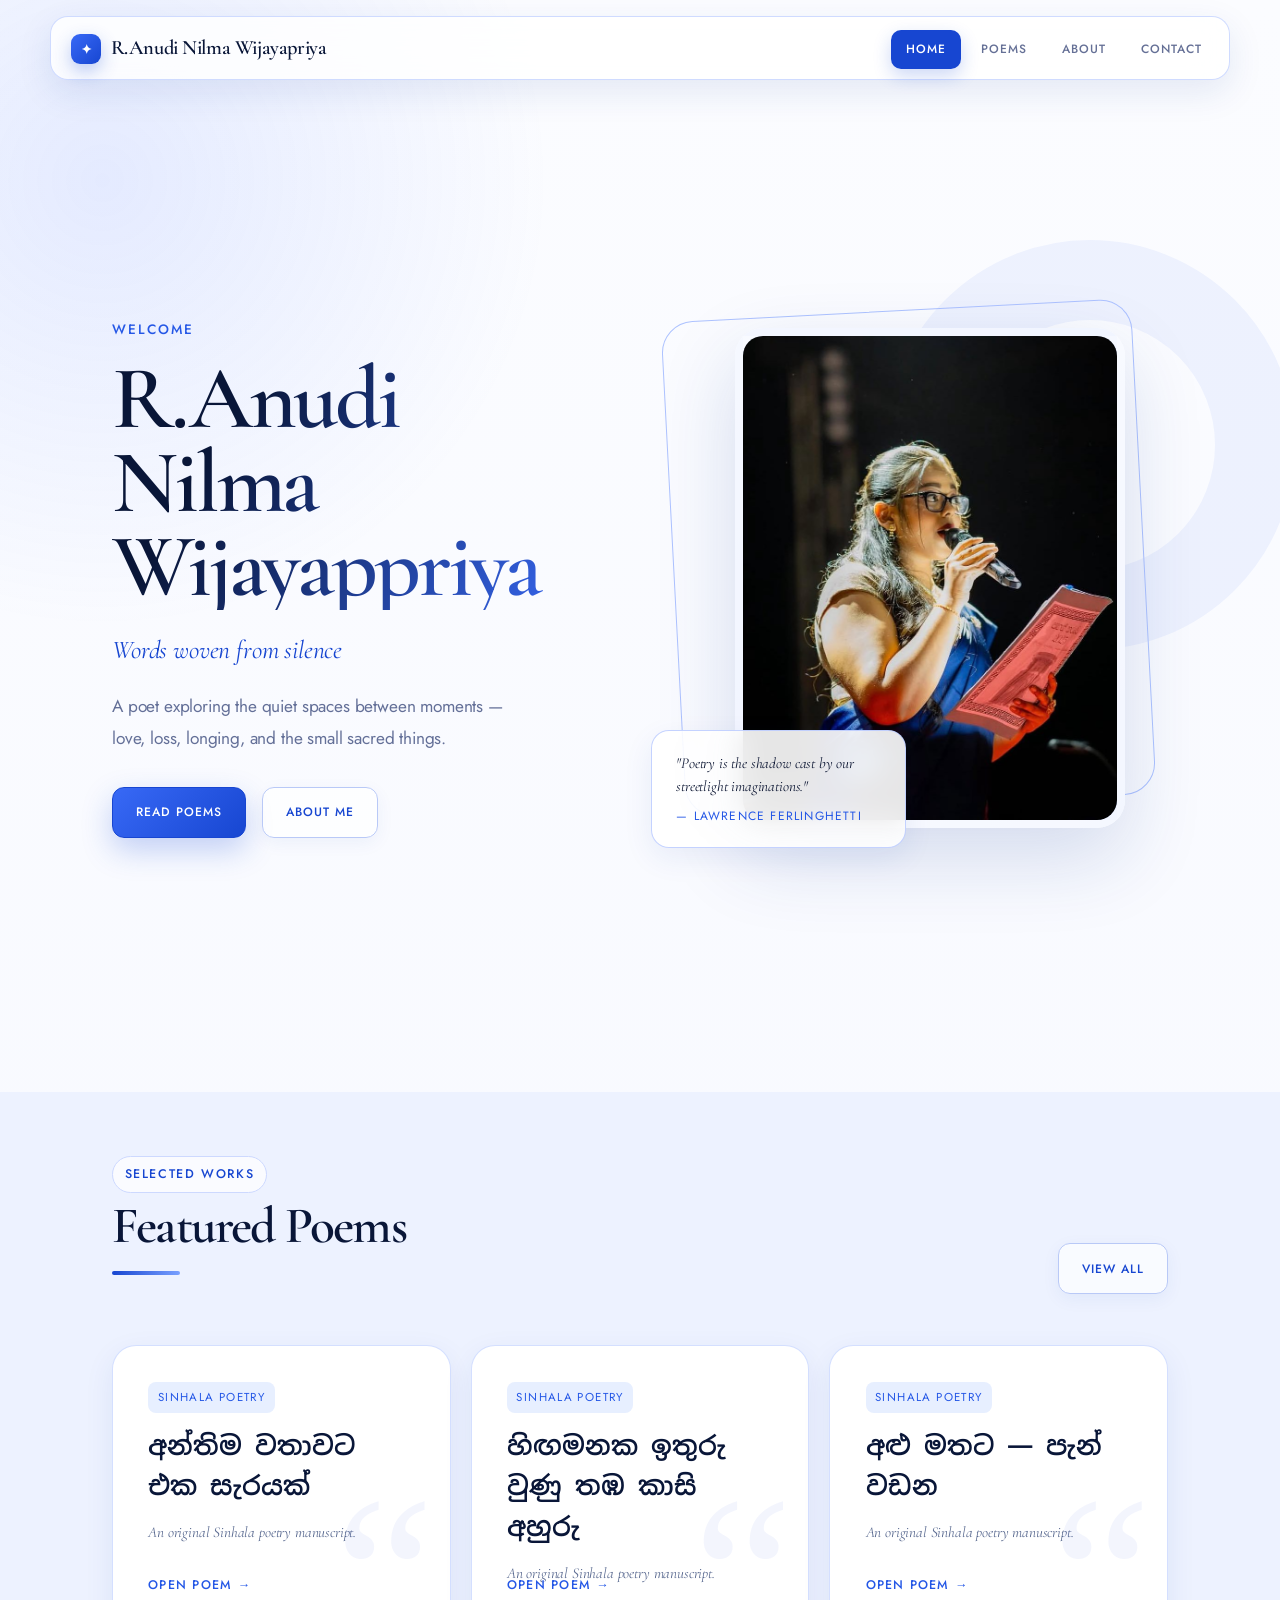
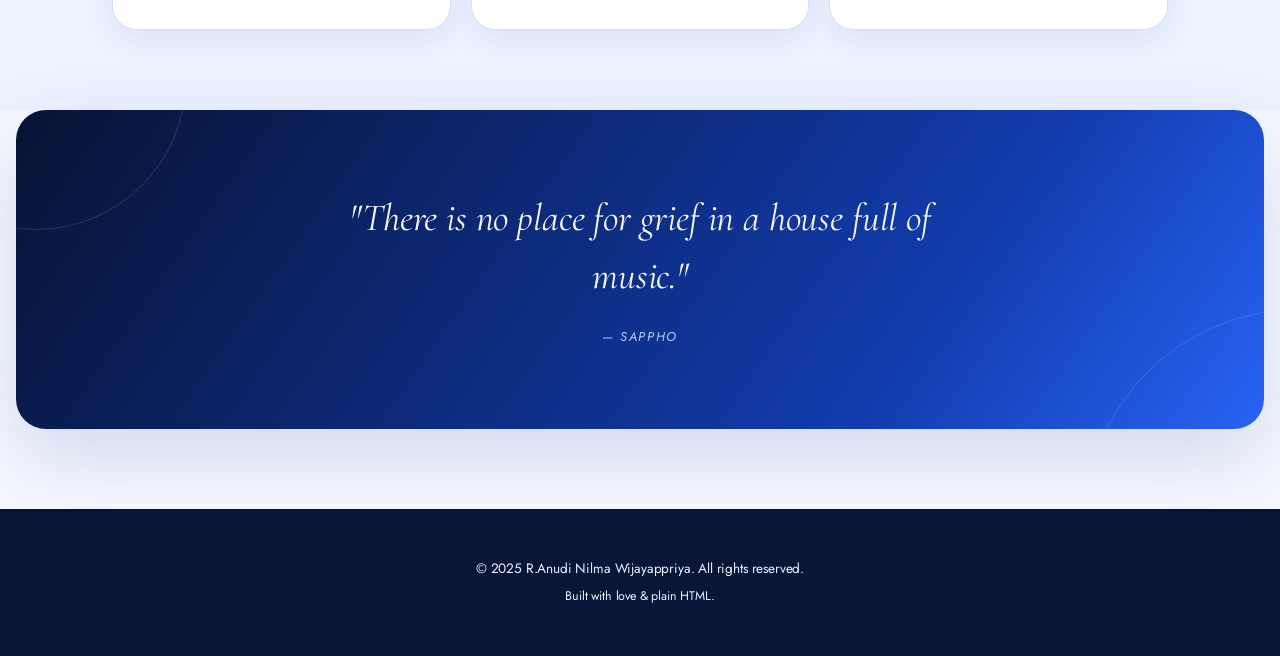
==== index.html @ 001bf110 "Add new documents and images for poems - Created a new Word document: umathu-amawaka.docx - Added ne" ====
<!DOCTYPE html>
<html lang="en">
<head>
  <meta charset="UTF-8" />
  <meta name="viewport" content="width=device-width, initial-scale=1.0" />
  <title>R.Anudi Nilma Wijayappriya — Poetry & Words</title>
  <link rel="preconnect" href="https://fonts.googleapis.com" />
  <link href="https://fonts.googleapis.com/css2?family=Cormorant+Garamond:ital,wght@0,400;0,600;1,400&family=Jost:wght@300;400;500&family=Noto+Sans+Sinhala:wght@400;500;600;700&display=swap" rel="stylesheet" />
  <link rel="stylesheet" href="css/style.css" />
  
  <style>
    /* ── Hero ── */
    .hero {
      min-height: calc(92vh - var(--nav-h));
      display: grid;
      grid-template-columns: 1fr 1fr;
      align-items: center;
      gap: 4rem;
      padding: 4rem 0;
    }

    .hero-text .greeting {
      font-size: 0.85rem;
      letter-spacing: 0.15em;
      text-transform: uppercase;
      color: var(--accent);
    }

    .hero-text h1 {
      margin: 0.4rem 0 0.2rem;
    }

    .hero-text .tagline {
      font-family: var(--font-serif);
      font-style: italic;
      font-size: 1.2rem;
      color: var(--brown-light);
      margin-bottom: 1.5rem;
    }

    .hero-text p {
      font-size: 1rem;
      max-width: 420px;
      margin-bottom: 2rem;
    }

    .hero-ctas { display: flex; gap: 1rem; flex-wrap: wrap; }

    .hero-image-wrap {
      position: relative;
      display: flex;
      justify-content: center;
    }

    .hero-photo {
      width: 340px;
      height: 440px;
      object-fit: cover;
      border: 1px solid var(--border);
    }

    .hero-quote-card {
      position: absolute;
      bottom: -1.5rem;
      left: -1.5rem;
      background: var(--white);
      border: 1px solid var(--border);
      padding: 1rem 1.2rem;
      max-width: 220px;
    }

    .hero-quote-card p {
      font-family: var(--font-serif);
      font-style: italic;
      font-size: 0.95rem;
      color: var(--ink);
      line-height: 1.5;
    }

    .hero-quote-card span {
      display: block;
      font-size: 0.75rem;
      letter-spacing: 0.1em;
      text-transform: uppercase;
      color: var(--accent);
      margin-top: 0.5rem;
    }

    /* ── Featured Poems ── */
    .featured-header {
      display: flex;
      justify-content: space-between;
      align-items: flex-end;
      margin-bottom: 2.5rem;
    }

    .poems-grid {
      display: grid;
      grid-template-columns: repeat(auto-fit, minmax(240px, 1fr));
      gap: 1.5px;
      background: var(--border);
      border: 1.5px solid var(--border);
    }

    .poem-card {
      background: var(--white);
      padding: 2rem 1.8rem;
      transition: background 0.2s;
      cursor: pointer;
    }
    .poem-card:hover { background: var(--cream-dark); }

    .poem-card .tag {
      font-size: 0.72rem;
      letter-spacing: 0.12em;
      text-transform: uppercase;
      color: var(--accent);
      margin-bottom: 0.8rem;
    }

    .poem-card h3 {
      font-size: 1.3rem;
      margin-bottom: 0.8rem;
    }

    .poem-card .excerpt {
      font-family: var(--font-serif);
      font-style: italic;
      font-size: 0.95rem;
      color: var(--brown-light);
      line-height: 1.6;
    }

    .poem-card .read-link {
      display: inline-block;
      margin-top: 1.2rem;
      font-size: 0.78rem;
      letter-spacing: 0.1em;
      text-transform: uppercase;
      color: var(--accent);
      border-bottom: 1px solid transparent;
      transition: border-color 0.2s;
    }
    .poem-card:hover .read-link { border-color: var(--accent); }

    /* ── Quote Banner ── */
    .quote-banner {
      background: var(--brown-dark);
      padding: 5rem 2rem;
      text-align: center;
    }

    .quote-banner blockquote {
      font-family: var(--font-serif);
      font-style: italic;
      font-size: clamp(1.4rem, 3vw, 2rem);
      color: var(--cream);
      max-width: 640px;
      margin: 0 auto 1rem;
      line-height: 1.5;
    }

    .quote-banner cite {
      font-size: 0.8rem;
      letter-spacing: 0.12em;
      text-transform: uppercase;
      color: var(--brown-light);
    }

    /* ── Responsive ── */
    @media (max-width: 700px) {
      .hero {
        grid-template-columns: 1fr;
        min-height: auto;
        gap: 3rem;
      }
      .hero-image-wrap { order: -1; }
      .hero-photo { width: 100%; height: 320px; }
      .hero-quote-card { display: none; }
      .featured-header { flex-direction: column; align-items: flex-start; gap: 1rem; }
    }
  </style>
  
</head>
<body>

  <!-- NAV -->
  <nav>
    <a href="index.html" class="nav-logo">R.Anudi Nilma Wijayapriya</a>
    <ul class="nav-links" id="navLinks">
      <li><a href="index.html" class="active">Home</a></li>
      <li><a href="poems.html">Poems</a></li>
      <li><a href="about.html">About</a></li>
      <li><a href="contact.html">Contact</a></li>
    </ul>
    <button class="nav-toggle" id="navToggle" aria-label="Toggle menu">
      <span></span><span></span><span></span>
    </button>
  </nav>

  <!-- HERO -->
  <section class="section">
    <div class="container">
      <div class="hero">
        <div class="hero-text">
          <p class="greeting">Welcome</p>
          <h1>R.Anudi Nilma Wijayappriya</h1>
          <p class="tagline">Words woven from silence</p>
          <p>A poet exploring the quiet spaces between moments — love, loss, longing, and the small sacred things.</p>
          <div class="hero-ctas">
            <a href="poems.html" class="btn btn-solid">Read Poems</a>
            <a href="about.html" class="btn">About Me</a>
          </div>
        </div>

        <div class="hero-image-wrap">
          <!-- Replace src with actual photo -->
          <img src="images/poet-photo.jpg" alt="Portrait of R.Anudi Nilma Wijayappriya" class="hero-photo"
               onerror="this.style.background='#D4C4A8'; this.removeAttribute('src')" />
          <div class="hero-quote-card">
            <p>"Poetry is the shadow cast by our streetlight imaginations."</p>
            <span>— Lawrence Ferlinghetti</span>
          </div>
        </div>
      </div>
    </div>
  </section>

  <!-- FEATURED POEMS -->
  <section class="section" style="background: var(--cream-dark); padding-top: 4rem; padding-bottom: 5rem;">
    <div class="container">
      <div class="featured-header">
        <div>
          <p class="section-label">Selected Works</p>
          <h2>Featured Poems</h2>
          <div class="divider"></div>
        </div>
        <a href="poems.html" class="btn">View All</a>
      </div>

      <div class="poems-grid">
        <a href="documents/anthima-wathawata-eka-sarayak.pdf" class="poem-card" target="_blank" rel="noopener">
          <p class="tag">Sinhala Poetry</p>
          <h3 lang="si" style="font-family:'Noto Sans Sinhala',sans-serif;letter-spacing:0;line-height:1.55;">අන්තිම වතාවට එක සැරයක්</h3>
          <p class="excerpt">An original Sinhala poetry manuscript.</p>
          <span class="read-link">Open Poem →</span>
        </a>
        <a href="documents/higamanaka-ithuru-wunu-thamba-kasi-ahuru.pdf" class="poem-card" target="_blank" rel="noopener">
          <p class="tag">Sinhala Poetry</p>
          <h3 lang="si" style="font-family:'Noto Sans Sinhala',sans-serif;letter-spacing:0;line-height:1.55;">හිඟමනක ඉතුරු වුණු තඹ කාසි අහුරු</h3>
          <p class="excerpt">An original Sinhala poetry manuscript.</p>
          <span class="read-link">Open Poem →</span>
        </a>
        <a href="documents/alu-mathata-pan-wadana.pdf" class="poem-card" target="_blank" rel="noopener">
          <p class="tag">Sinhala Poetry</p>
          <h3 lang="si" style="font-family:'Noto Sans Sinhala',sans-serif;letter-spacing:0;line-height:1.55;">අළු මතට — පැන් වඩන</h3>
          <p class="excerpt">An original Sinhala poetry manuscript.</p>
          <span class="read-link">Open Poem →</span>
        </a>
      </div>
    </div>
  </section>

  <!-- QUOTE BANNER -->
  <div class="quote-banner">
    <blockquote>"There is no place for grief in a house full of music."</blockquote>
    <cite>— Sappho</cite>
  </div>

  <!-- FOOTER -->
  <footer>
    <p>© 2025 R.Anudi Nilma Wijayappriya. All rights reserved.</p>
    <p style="margin-top:0.4rem; font-size:0.78rem;">Built with love & plain HTML.</p>
  </footer>

  <script>
    const toggle = document.getElementById('navToggle');
    const links  = document.getElementById('navLinks');
    toggle.addEventListener('click', () => links.classList.toggle('open'));
  </script>
</body>
</html>
---- css/style.css ----
/* ── Reset & Base ── */
*, *::before, *::after { box-sizing: border-box; margin: 0; padding: 0; }

:root {
  --cream:      #F5F0E8;
  --cream-dark: #EDE6D6;
  --brown:      #6B4C2A;
  --brown-light:#9B7A52;
  --brown-dark: #3E2A14;
  --ink:        #2C1F0E;
  --muted:      #8C7A65;
  --accent:     #A0522D;
  --white:      #FDFAF5;
  --border:     #D4C4A8;

  --font-serif: 'Cormorant Garamond', Georgia, serif;
  --font-sans:  'Jost', sans-serif;

  --max-w: 860px;
  --nav-h: 72px;
}

html { scroll-behavior: smooth; }

body {
  background: var(--cream);
  color: var(--ink);
  font-family: var(--font-sans);
  font-size: 16px;
  line-height: 1.7;
  min-height: 100vh;
}

img { max-width: 100%; display: block; }
a  { color: inherit; text-decoration: none; }

/* ── Typography ── */
h1, h2, h3, h4 {
  font-family: var(--font-serif);
  font-weight: 600;
  line-height: 1.2;
  color: var(--brown-dark);
}
h1 { font-size: clamp(2.4rem, 6vw, 4rem); }
h2 { font-size: clamp(1.6rem, 4vw, 2.4rem); }
h3 { font-size: 1.3rem; }

p { color: var(--muted); }

/* ── Nav ── */
nav {
  position: sticky;
  top: 0;
  z-index: 100;
  height: var(--nav-h);
  background: var(--cream);
  border-bottom: 1px solid var(--border);
  display: flex;
  align-items: center;
  justify-content: space-between;
  padding: 0 2rem;
}

.nav-logo {
  font-family: var(--font-serif);
  font-size: 1.4rem;
  font-weight: 600;
  color: var(--brown-dark);
  letter-spacing: 0.02em;
}

.nav-links {
  display: flex;
  gap: 2rem;
  list-style: none;
}

.nav-links a {
  font-size: 0.88rem;
  letter-spacing: 0.08em;
  text-transform: uppercase;
  color: var(--brown-light);
  transition: color 0.2s;
}
.nav-links a:hover,
.nav-links a.active { color: var(--accent); }

.nav-toggle {
  display: none;
  background: none;
  border: none;
  cursor: pointer;
  flex-direction: column;
  gap: 5px;
  padding: 4px;
}
.nav-toggle span {
  display: block;
  width: 24px;
  height: 1.5px;
  background: var(--brown);
  transition: 0.3s;
}

/* ── Container ── */
.container {
  max-width: var(--max-w);
  margin: 0 auto;
  padding: 0 1.5rem;
}

/* ── Buttons ── */
.btn {
  display: inline-block;
  padding: 0.65rem 1.8rem;
  font-family: var(--font-sans);
  font-size: 0.85rem;
  letter-spacing: 0.08em;
  text-transform: uppercase;
  border: 1.5px solid var(--brown);
  color: var(--brown-dark);
  background: transparent;
  cursor: pointer;
  transition: background 0.2s, color 0.2s;
}
.btn:hover {
  background: var(--brown);
  color: var(--white);
}
.btn-solid {
  background: var(--brown);
  color: var(--white);
}
.btn-solid:hover {
  background: var(--brown-dark);
  border-color: var(--brown-dark);
}

/* ── Section spacing ── */
.section { padding: 5rem 0; }
.section-sm { padding: 3rem 0; }

.section-label {
  font-size: 0.78rem;
  letter-spacing: 0.15em;
  text-transform: uppercase;
  color: var(--accent);
  margin-bottom: 0.5rem;
}

/* ── Divider ── */
.divider {
  width: 48px;
  height: 1.5px;
  background: var(--accent);
  margin: 1.2rem 0;
}
.divider-center { margin: 1.2rem auto; }

/* ── Footer ── */
footer {
  background: var(--brown-dark);
  color: var(--cream);
  text-align: center;
  padding: 2.5rem 1.5rem;
  font-size: 0.85rem;
}
footer p { color: var(--cream-dark); }
footer a { color: var(--cream-dark); border-bottom: 1px solid transparent; transition: border-color 0.2s; }
footer a:hover { border-color: var(--cream-dark); }

/* ── Responsive nav ── */
@media (max-width: 640px) {
  .nav-links {
    display: none;
    position: absolute;
    top: var(--nav-h);
    left: 0; right: 0;
    flex-direction: column;
    background: var(--cream);
    border-bottom: 1px solid var(--border);
    padding: 1rem 2rem 1.5rem;
    gap: 1rem;
  }
  .nav-links.open { display: flex; }
  .nav-toggle { display: flex; }
}

/* ── Royal blue contemporary theme ─────────────────────────────── */
:root {
  --cream: #f6f8ff;
  --cream-dark: #edf2ff;
  --brown: #1d4ed8;
  --brown-light: #5b6b91;
  --brown-dark: #10245c;
  --ink: #101a36;
  --muted: #647098;
  --accent: #2457e6;
  --white: #ffffff;
  --border: #d8e1ff;
  --royal: #1746d1;
  --royal-bright: #3869f6;
  --navy: #091638;
  --sky: #e7efff;
  --shadow-sm: 0 10px 30px rgba(22, 64, 170, 0.08);
  --shadow-lg: 0 30px 80px rgba(19, 53, 145, 0.16);
  --radius-sm: 14px;
  --radius: 24px;
  --max-w: 1120px;
  --nav-h: 80px;
}

body {
  background:
    radial-gradient(circle at 8% 8%, rgba(66, 112, 255, 0.12), transparent 28rem),
    linear-gradient(180deg, #fbfcff 0%, var(--cream) 100%);
  letter-spacing: -0.01em;
  overflow-x: hidden;
}

body::before {
  content: "";
  position: fixed;
  inset: 0;
  pointer-events: none;
  opacity: 0.26;
  background-image: radial-gradient(rgba(29, 78, 216, 0.15) 0.65px, transparent 0.65px);
  background-size: 18px 18px;
  mask-image: linear-gradient(to bottom, black, transparent 70%);
  z-index: -1;
}

h1, h2, h3, h4 { color: var(--navy); letter-spacing: -0.035em; }
h1 { font-size: clamp(3.25rem, 7vw, 6.5rem); line-height: 0.94; }
h2 { font-size: clamp(2.25rem, 4vw, 3.75rem); line-height: 1; }
p { color: var(--muted); }

nav {
  width: min(calc(100% - 2rem), 1180px);
  height: 64px;
  top: 16px;
  margin: 0 auto;
  padding: 0 0.75rem 0 1.25rem;
  border: 1px solid rgba(196, 210, 255, 0.8);
  border-radius: 18px;
  background: rgba(255, 255, 255, 0.82);
  box-shadow: 0 12px 35px rgba(20, 56, 150, 0.1);
  backdrop-filter: blur(18px);
  -webkit-backdrop-filter: blur(18px);
}

.nav-logo {
  color: var(--navy);
  font-size: 1.28rem;
  font-weight: 600;
  letter-spacing: -0.02em;
}

.nav-logo::before {
  content: "✦";
  display: inline-grid;
  place-items: center;
  width: 30px;
  height: 30px;
  margin-right: 0.6rem;
  border-radius: 9px;
  color: white;
  font-family: var(--font-sans);
  font-size: 0.8rem;
  background: linear-gradient(135deg, var(--royal-bright), var(--royal));
  box-shadow: 0 7px 18px rgba(29, 78, 216, 0.3);
}

.nav-links { gap: 0.3rem; }
.nav-links a {
  padding: 0.65rem 0.95rem;
  border-radius: 10px;
  color: #657096;
  font-size: 0.75rem;
  font-weight: 500;
  transition: color .2s ease, background .2s ease, transform .2s ease;
}
.nav-links a:hover { color: var(--royal); background: var(--sky); }
.nav-links a.active { color: white; background: var(--royal); box-shadow: 0 7px 18px rgba(29,78,216,.22); }

.container { padding: 0 2rem; }
.section { padding: 7rem 0; }
.section-sm { padding: 5rem 0; }

.section-label {
  display: inline-flex;
  align-items: center;
  gap: .5rem;
  padding: .42rem .72rem;
  border: 1px solid #cdd9ff;
  border-radius: 999px;
  background: rgba(255,255,255,.72);
  color: var(--royal);
  font-weight: 500;
  letter-spacing: .13em;
}

.divider {
  width: 68px;
  height: 4px;
  border-radius: 99px;
  background: linear-gradient(90deg, var(--royal), #79a0ff);
}

.btn {
  padding: .88rem 1.45rem;
  border: 1px solid #b9c9f7;
  border-radius: 12px;
  color: var(--royal);
  background: rgba(255,255,255,.68);
  font-size: .76rem;
  font-weight: 500;
  box-shadow: 0 5px 18px rgba(22,64,170,.06);
  transition: transform .2s ease, box-shadow .2s ease, background .2s ease;
}
.btn:hover { transform: translateY(-2px); background: white; color: var(--royal); box-shadow: var(--shadow-sm); }
.btn-solid { color: white; border-color: var(--royal); background: linear-gradient(135deg, var(--royal-bright), var(--royal)); box-shadow: 0 12px 30px rgba(29,78,216,.25); }
.btn-solid:hover { color: white; border-color: #123ab5; background: linear-gradient(135deg, #2f61f4, #123ab5); box-shadow: 0 16px 36px rgba(29,78,216,.32); }

.hero { position: relative; min-height: calc(100vh - 96px) !important; gap: clamp(3rem, 8vw, 7rem) !important; }
.hero::before {
  content: "";
  position: absolute;
  width: 410px;
  height: 410px;
  right: -12%;
  top: 8%;
  border-radius: 50%;
  border: 80px solid rgba(42, 88, 228, .06);
  z-index: -1;
}
.hero-text .greeting { margin-bottom: 1rem; font-weight: 500; }
.hero-text h1 { max-width: 680px; background: linear-gradient(120deg, var(--navy) 25%, var(--royal-bright)); background-clip: text; -webkit-background-clip: text; color: transparent; }
.hero-text .tagline { margin: 1.15rem 0 1.25rem !important; color: var(--royal) !important; font-size: clamp(1.25rem, 2vw, 1.65rem) !important; }
.hero-text > p:not(.greeting):not(.tagline) { font-size: 1.08rem; line-height: 1.85; }
.hero-ctas { margin-top: .5rem; }

.hero-image-wrap::before {
  content: "";
  position: absolute;
  inset: -18px 24px 22px -18px;
  border: 1px solid #adc2ff;
  border-radius: 32px;
  transform: rotate(-3deg);
  z-index: -1;
}
.hero-photo {
  width: min(390px, 100%) !important;
  height: 500px !important;
  border: 8px solid rgba(255,255,255,.8) !important;
  border-radius: 28px;
  background: linear-gradient(145deg, #dce6ff, #b9ccff) !important;
  box-shadow: var(--shadow-lg);
}
.hero-quote-card {
  bottom: -1.25rem !important;
  left: -2.5rem !important;
  max-width: 255px !important;
  padding: 1.3rem 1.5rem !important;
  border: 1px solid rgba(190,206,255,.9) !important;
  border-radius: 18px;
  background: rgba(255,255,255,.9) !important;
  box-shadow: var(--shadow-sm);
  backdrop-filter: blur(12px);
}

.featured-header { margin-bottom: 3.2rem !important; }
.poems-grid { gap: 1.25rem !important; border: 0 !important; background: transparent !important; }
.poem-card {
  position: relative;
  min-height: 285px;
  padding: 2.2rem !important;
  border: 1px solid rgba(205,218,255,.85);
  border-radius: var(--radius);
  box-shadow: var(--shadow-sm);
  overflow: hidden;
  transition: transform .3s ease, box-shadow .3s ease, border-color .3s ease !important;
}
.poem-card::after {
  content: "“";
  position: absolute;
  right: 1rem;
  bottom: -3.6rem;
  color: rgba(29,78,216,.055);
  font-family: Georgia, serif;
  font-size: 14rem;
  line-height: 1;
}
.poem-card:hover { background: white !important; border-color: #9db7ff; transform: translateY(-8px); box-shadow: var(--shadow-lg); }
.poem-card h3 { font-size: 1.65rem !important; }
.poem-card .tag { display: inline-block; padding: .35rem .6rem; border-radius: 8px; background: var(--sky); }
.poem-card .read-link { position: absolute; bottom: 2rem; z-index: 1; font-weight: 500; }

.quote-banner {
  position: relative;
  margin: 0 1rem;
  border-radius: 30px;
  background: linear-gradient(125deg, #071334, #123cae 72%, #2863f4) !important;
  overflow: hidden;
  box-shadow: var(--shadow-lg);
}
.quote-banner::before, .quote-banner::after { content: ""; position: absolute; border: 1px solid rgba(255,255,255,.13); border-radius: 50%; }
.quote-banner::before { width: 300px; height: 300px; left: -130px; top: -180px; }
.quote-banner::after { width: 430px; height: 430px; right: -250px; bottom: -310px; }
.quote-banner blockquote { color: white; font-size: clamp(1.75rem, 3vw, 2.7rem) !important; }
.quote-banner cite { color: #b9ccff !important; }

.page-hero {
  margin: 2rem 1rem 0;
  padding: 6rem 0 5rem !important;
  border: 1px solid #d4dfff !important;
  border-radius: 30px;
  background: linear-gradient(135deg, #eef3ff, #f9fbff 60%, #e2ebff) !important;
  overflow: hidden;
}

.poem-row, .contact-item, .highlights, .poem-note, .lang-toggle { border-color: var(--border) !important; }
.poem-row { margin-bottom: .8rem; padding: 1.5rem !important; border: 1px solid var(--border) !important; border-radius: 16px; background: rgba(255,255,255,.72); transition: transform .2s ease, box-shadow .2s ease, border-color .2s ease !important; }
.poem-row:hover { transform: translateX(6px); border-color: #9eb6fa !important; box-shadow: var(--shadow-sm); }
.filter-btn { border-radius: 10px !important; }
.filter-btn.active { background: var(--royal) !important; border-color: var(--royal) !important; }

input, textarea {
  border-radius: 12px !important;
  background: rgba(255,255,255,.82) !important;
  box-shadow: inset 0 1px 2px rgba(12,38,104,.04);
}
input:focus, textarea:focus { outline: 3px solid rgba(56,105,246,.13) !important; border-color: var(--royal-bright) !important; }

footer {
  margin-top: 5rem;
  padding: 3rem 1.5rem;
  background: var(--navy);
}

a:focus-visible, button:focus-visible, input:focus-visible, textarea:focus-visible { outline: 3px solid #79a0ff; outline-offset: 3px; }

@media (prefers-reduced-motion: no-preference) {
  .hero-text, .hero-image-wrap { animation: rise-in .7s ease both; }
  .hero-image-wrap { animation-delay: .12s; }
  @keyframes rise-in { from { opacity: 0; transform: translateY(18px); } to { opacity: 1; transform: translateY(0); } }
}

@media (max-width: 700px) {
  :root { --nav-h: 72px; }
  nav { top: 10px; width: calc(100% - 1rem); }
  .nav-links { top: 72px; left: .5rem; right: .5rem; padding: .75rem; border: 1px solid var(--border); border-radius: 16px; background: rgba(255,255,255,.97); box-shadow: var(--shadow-lg); }
  .nav-links a { display: block; }
  .container { padding: 0 1.15rem; }
  .section { padding: 4.5rem 0; }
  .hero { padding-top: 2rem !important; }
  .hero-photo { height: 360px !important; }
  .hero-image-wrap::before { inset: -10px 10px 15px -8px; }
  .quote-banner, .page-hero { margin-left: .5rem; margin-right: .5rem; border-radius: 22px; }
}
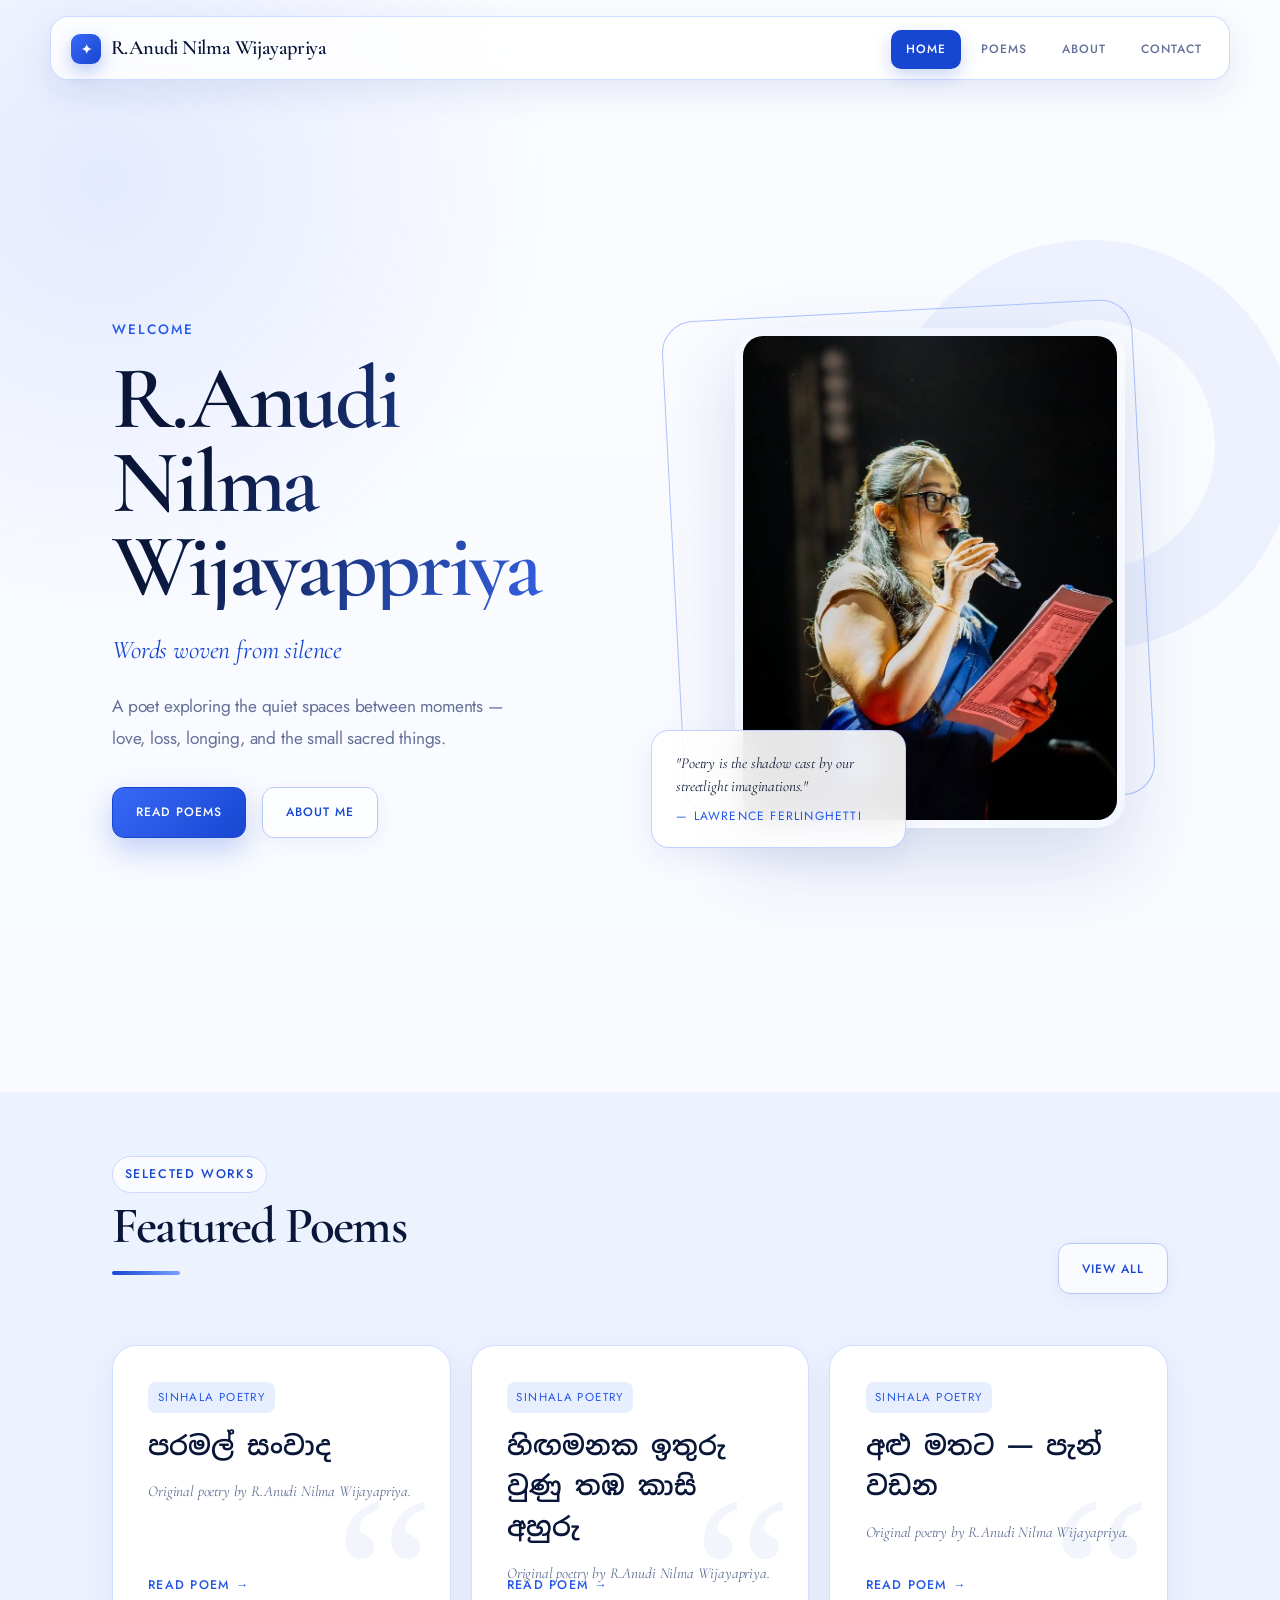
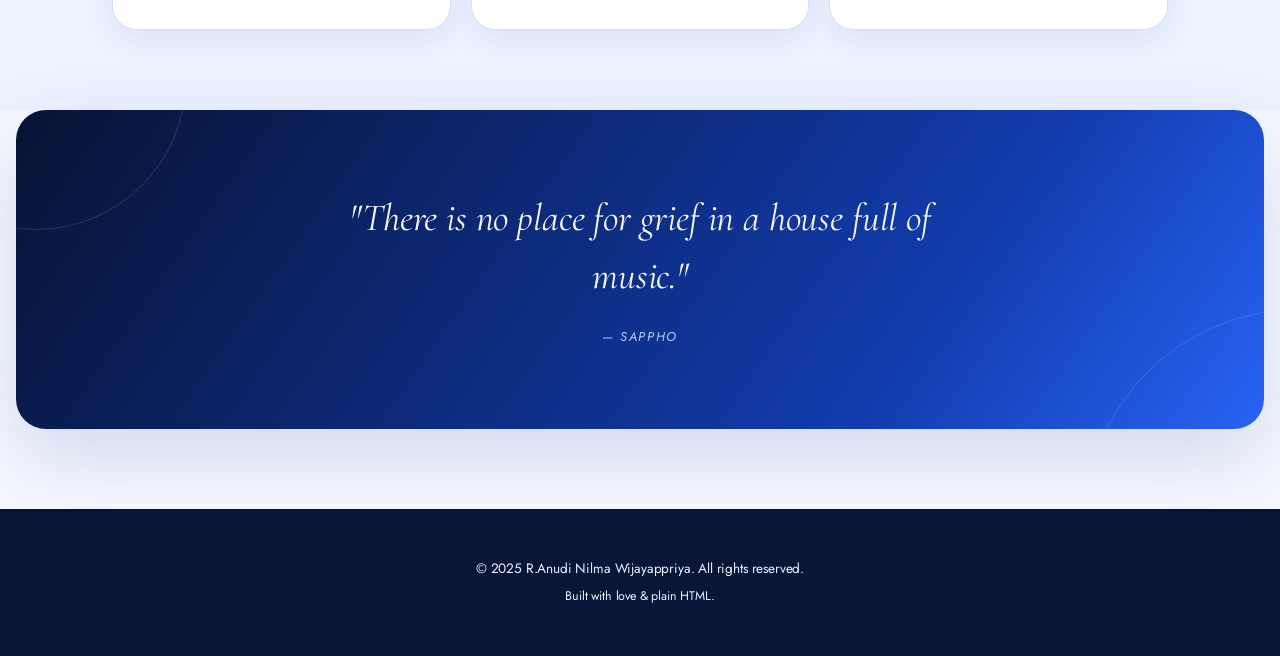
==== commit 07de6153: "Update poem links and enhance styling; add new artwork for original poems" ====
--- a/index.html
+++ b/index.html
@@ -239,23 +239,23 @@
       </div>
 
       <div class="poems-grid">
-        <a href="documents/anthima-wathawata-eka-sarayak.pdf" class="poem-card" target="_blank" rel="noopener">
+        <a href="poems.html#paramal-sanwada" class="poem-card">
           <p class="tag">Sinhala Poetry</p>
-          <h3 lang="si" style="font-family:'Noto Sans Sinhala',sans-serif;letter-spacing:0;line-height:1.55;">අන්තිම වතාවට එක සැරයක්</h3>
-          <p class="excerpt">An original Sinhala poetry manuscript.</p>
-          <span class="read-link">Open Poem →</span>
+          <h3 lang="si" style="font-family:'Noto Sans Sinhala',sans-serif;letter-spacing:0;line-height:1.55;">පරමල් සංවාද</h3>
+          <p class="excerpt">Original poetry by R.Anudi Nilma Wijayapriya.</p>
+          <span class="read-link">Read Poem →</span>
         </a>
-        <a href="documents/higamanaka-ithuru-wunu-thamba-kasi-ahuru.pdf" class="poem-card" target="_blank" rel="noopener">
+        <a href="poems.html#higamanaka-kasi" class="poem-card">
           <p class="tag">Sinhala Poetry</p>
           <h3 lang="si" style="font-family:'Noto Sans Sinhala',sans-serif;letter-spacing:0;line-height:1.55;">හිඟමනක ඉතුරු වුණු තඹ කාසි අහුරු</h3>
-          <p class="excerpt">An original Sinhala poetry manuscript.</p>
-          <span class="read-link">Open Poem →</span>
+          <p class="excerpt">Original poetry by R.Anudi Nilma Wijayapriya.</p>
+          <span class="read-link">Read Poem →</span>
         </a>
-        <a href="documents/alu-mathata-pan-wadana.pdf" class="poem-card" target="_blank" rel="noopener">
+        <a href="poems.html#alu-mathata" class="poem-card">
           <p class="tag">Sinhala Poetry</p>
           <h3 lang="si" style="font-family:'Noto Sans Sinhala',sans-serif;letter-spacing:0;line-height:1.55;">අළු මතට — පැන් වඩන</h3>
-          <p class="excerpt">An original Sinhala poetry manuscript.</p>
-          <span class="read-link">Open Poem →</span>
+          <p class="excerpt">Original poetry by R.Anudi Nilma Wijayapriya.</p>
+          <span class="read-link">Read Poem →</span>
         </a>
       </div>
     </div>
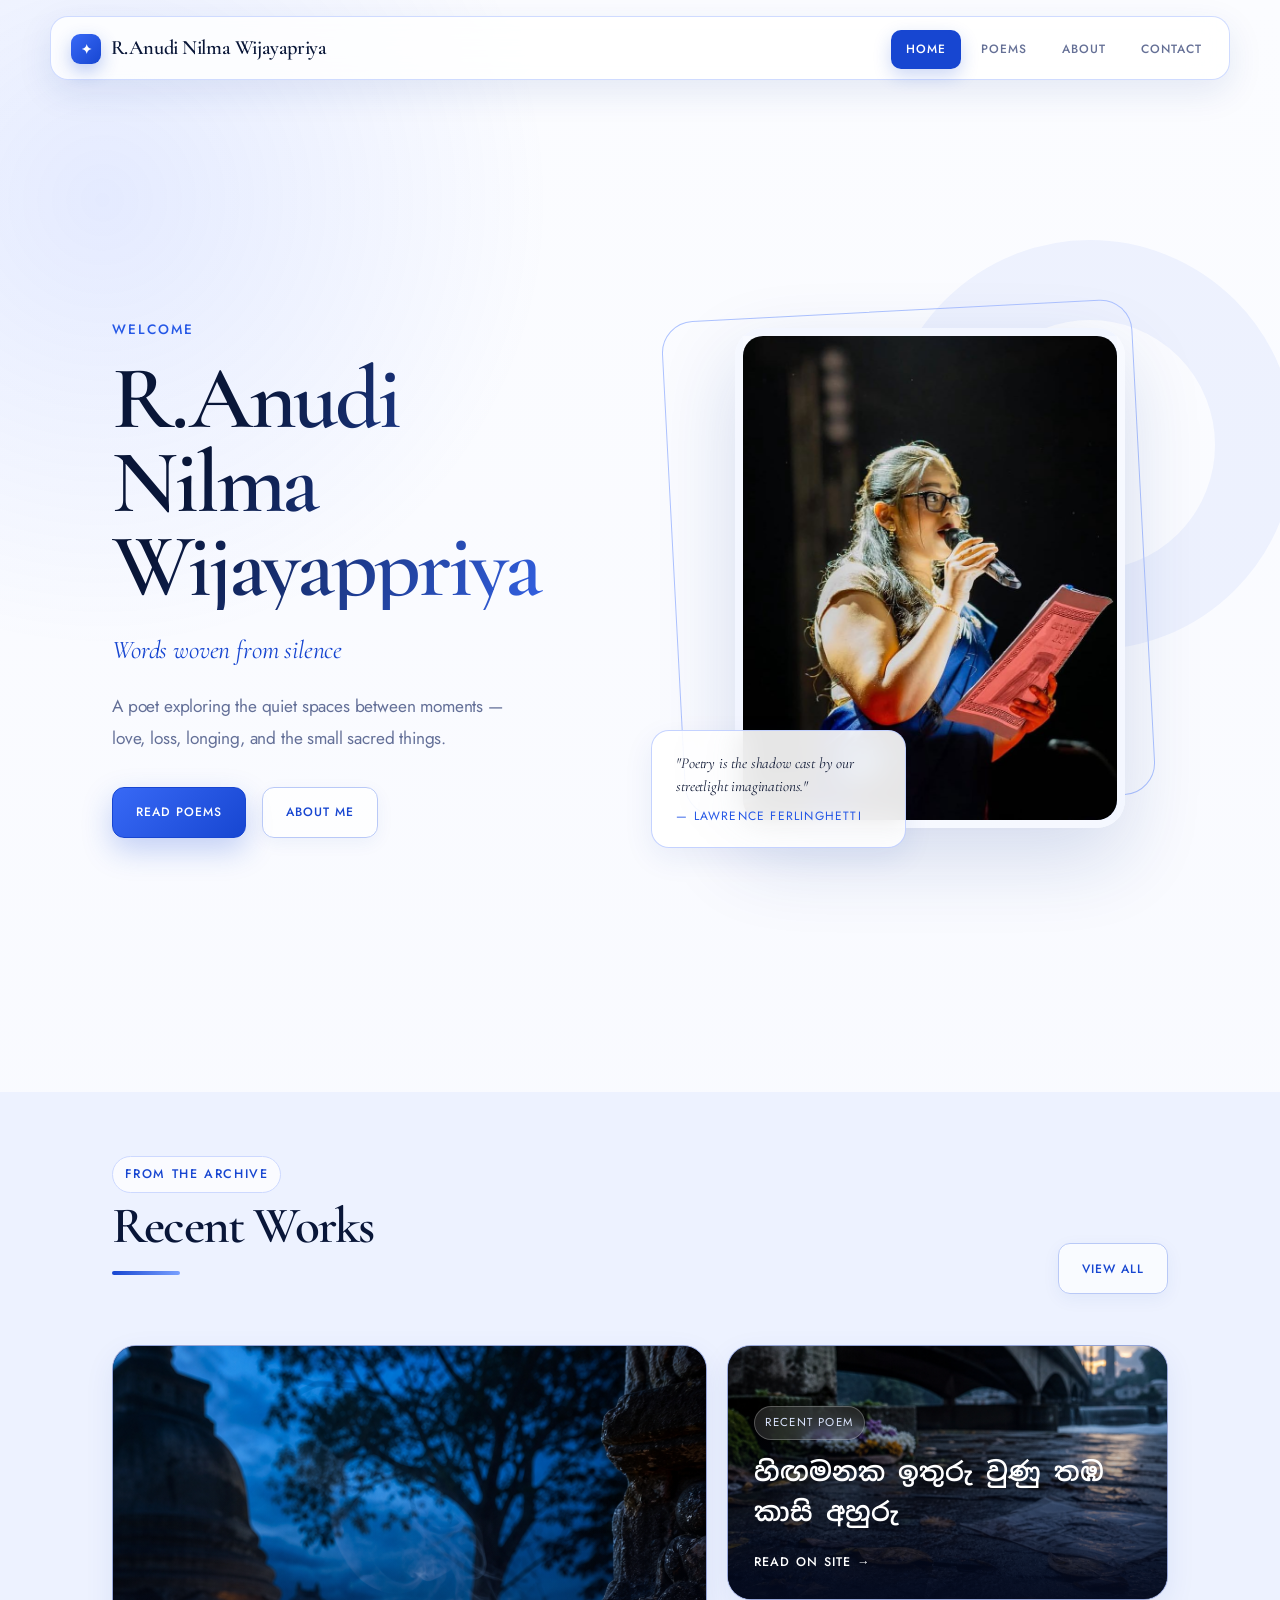
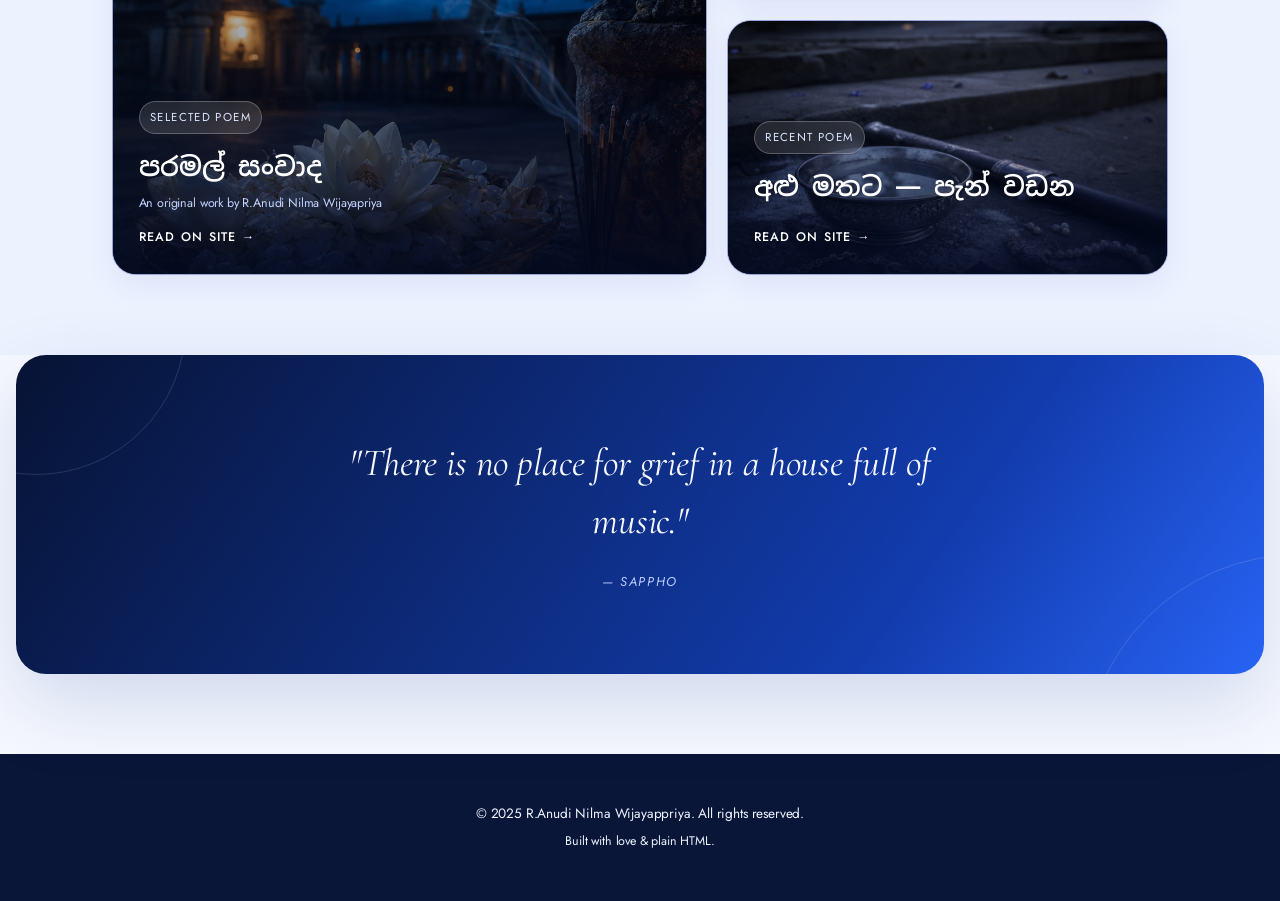
==== commit d87c689e: "Revamp poem card layout and styling; update section titles and enhance responsiveness" ====
--- a/index.html
+++ b/index.html
@@ -96,52 +96,79 @@
 
     .poems-grid {
       display: grid;
-      grid-template-columns: repeat(auto-fit, minmax(240px, 1fr));
-      gap: 1.5px;
-      background: var(--border);
-      border: 1.5px solid var(--border);
+      grid-template-columns: 1.35fr 1fr;
+      grid-template-rows: repeat(2, 255px);
+      gap: 1.25rem;
+      background: transparent;
+      border: 0;
     }
 
     .poem-card {
-      background: var(--white);
-      padding: 2rem 1.8rem;
-      transition: background 0.2s;
+      position: relative;
+      min-height: 0;
+      padding: 0 !important;
+      border: 1px solid rgba(185, 202, 255, .8);
+      border-radius: 24px;
+      background: var(--navy) !important;
+      box-shadow: var(--shadow-sm);
       cursor: pointer;
-    }
-    .poem-card:hover { background: var(--cream-dark); }
+      overflow: hidden;
+      isolation: isolate;
+      transition: transform .3s ease, box-shadow .3s ease;
+    }
+    .poem-card:first-child { grid-row: 1 / 3; }
+    .poem-card:hover { background: var(--navy) !important; transform: translateY(-6px); box-shadow: var(--shadow-lg); }
+    .poem-card::after { content:""; position:absolute; inset:25% 0 0; z-index:1; background:linear-gradient(transparent,rgba(3,10,31,.94)); }
+    .poem-card img { position:absolute; inset:0; width:100%; height:100%; object-fit:cover; transition:transform .55s ease, filter .35s ease; }
+    .poem-card:hover img { transform:scale(1.04); filter:brightness(.9); }
+    .poem-card-content { position:absolute; left:0; right:0; bottom:0; z-index:2; padding:1.6rem; }
 
     .poem-card .tag {
+      display: inline-flex;
+      width: max-content;
+      padding: .38rem .65rem;
+      border: 1px solid rgba(255,255,255,.24);
+      border-radius: 999px;
+      background: rgba(255,255,255,.12);
+      backdrop-filter: blur(8px);
       font-size: 0.72rem;
       letter-spacing: 0.12em;
       text-transform: uppercase;
-      color: var(--accent);
+      color: #dce6ff;
       margin-bottom: 0.8rem;
     }
 
     .poem-card h3 {
-      font-size: 1.3rem;
-      margin-bottom: 0.8rem;
+      max-width: 540px;
+      margin-bottom: .45rem;
+      color: white;
+      font-family: 'Noto Sans Sinhala', sans-serif;
+      font-size: clamp(1.25rem, 2.3vw, 2rem);
+      line-height: 1.5;
+      letter-spacing: 0;
     }
 
     .poem-card .excerpt {
-      font-family: var(--font-serif);
-      font-style: italic;
-      font-size: 0.95rem;
-      color: var(--brown-light);
+      font-family: var(--font-sans);
+      font-style: normal;
+      font-size: .78rem;
+      color: #c5d3ff;
       line-height: 1.6;
     }
 
     .poem-card .read-link {
       display: inline-block;
-      margin-top: 1.2rem;
+      position: static;
+      bottom: auto;
+      margin-top: .8rem;
       font-size: 0.78rem;
       letter-spacing: 0.1em;
       text-transform: uppercase;
-      color: var(--accent);
+      color: white;
       border-bottom: 1px solid transparent;
       transition: border-color 0.2s;
     }
-    .poem-card:hover .read-link { border-color: var(--accent); }
+    .poem-card:hover .read-link { border-color: #9db6ff; }
 
     /* ── Quote Banner ── */
     .quote-banner {
@@ -178,6 +205,8 @@
       .hero-photo { width: 100%; height: 320px; }
       .hero-quote-card { display: none; }
       .featured-header { flex-direction: column; align-items: flex-start; gap: 1rem; }
+      .poems-grid { grid-template-columns: 1fr; grid-template-rows: none; }
+      .poem-card, .poem-card:first-child { grid-row: auto; min-height: 390px; }
     }
   </style>
   
@@ -226,13 +255,13 @@
     </div>
   </section>
 
-  <!-- FEATURED POEMS -->
+  <!-- RECENT WORKS -->
   <section class="section" style="background: var(--cream-dark); padding-top: 4rem; padding-bottom: 5rem;">
     <div class="container">
       <div class="featured-header">
         <div>
-          <p class="section-label">Selected Works</p>
-          <h2>Featured Poems</h2>
+          <p class="section-label">From the archive</p>
+          <h2>Recent Works</h2>
           <div class="divider"></div>
         </div>
         <a href="poems.html" class="btn">View All</a>
@@ -240,22 +269,29 @@
 
       <div class="poems-grid">
         <a href="poems.html#paramal-sanwada" class="poem-card">
-          <p class="tag">Sinhala Poetry</p>
-          <h3 lang="si" style="font-family:'Noto Sans Sinhala',sans-serif;letter-spacing:0;line-height:1.55;">පරමල් සංවාද</h3>
-          <p class="excerpt">Original poetry by R.Anudi Nilma Wijayapriya.</p>
-          <span class="read-link">Read Poem →</span>
+          <img src="images/poems/paramal-sanwada-art.png" alt="පරමල් සංවාද කවිය සඳහා නිර්මාණය කළ මල් පූජාවක දෘශ්‍යය" loading="lazy" />
+          <div class="poem-card-content">
+            <p class="tag">Selected poem</p>
+            <h3 lang="si">පරමල් සංවාද</h3>
+            <p class="excerpt">An original work by R.Anudi Nilma Wijayapriya</p>
+            <span class="read-link">Read on site →</span>
+          </div>
         </a>
         <a href="poems.html#higamanaka-kasi" class="poem-card">
-          <p class="tag">Sinhala Poetry</p>
-          <h3 lang="si" style="font-family:'Noto Sans Sinhala',sans-serif;letter-spacing:0;line-height:1.55;">හිඟමනක ඉතුරු වුණු තඹ කාසි අහුරු</h3>
-          <p class="excerpt">Original poetry by R.Anudi Nilma Wijayapriya.</p>
-          <span class="read-link">Read Poem →</span>
+          <img src="images/poems/higamanaka-kasi-art.png" alt="හිඟමනක ඉතුරු වුණු තඹ කාසි අහුරු කවිය සඳහා නිර්මාණය කළ දෘශ්‍යය" loading="lazy" />
+          <div class="poem-card-content">
+            <p class="tag">Recent poem</p>
+            <h3 lang="si">හිඟමනක ඉතුරු වුණු තඹ කාසි අහුරු</h3>
+            <span class="read-link">Read on site →</span>
+          </div>
         </a>
         <a href="poems.html#alu-mathata" class="poem-card">
-          <p class="tag">Sinhala Poetry</p>
-          <h3 lang="si" style="font-family:'Noto Sans Sinhala',sans-serif;letter-spacing:0;line-height:1.55;">අළු මතට — පැන් වඩන</h3>
-          <p class="excerpt">Original poetry by R.Anudi Nilma Wijayapriya.</p>
-          <span class="read-link">Read Poem →</span>
+          <img src="images/poems/alu-mathata-art.png" alt="අළු මතට පැන් වඩන කවිය සඳහා නිර්මාණය කළ දෘශ්‍යය" loading="lazy" />
+          <div class="poem-card-content">
+            <p class="tag">Recent poem</p>
+            <h3 lang="si">අළු මතට — පැන් වඩන</h3>
+            <span class="read-link">Read on site →</span>
+          </div>
         </a>
       </div>
     </div>
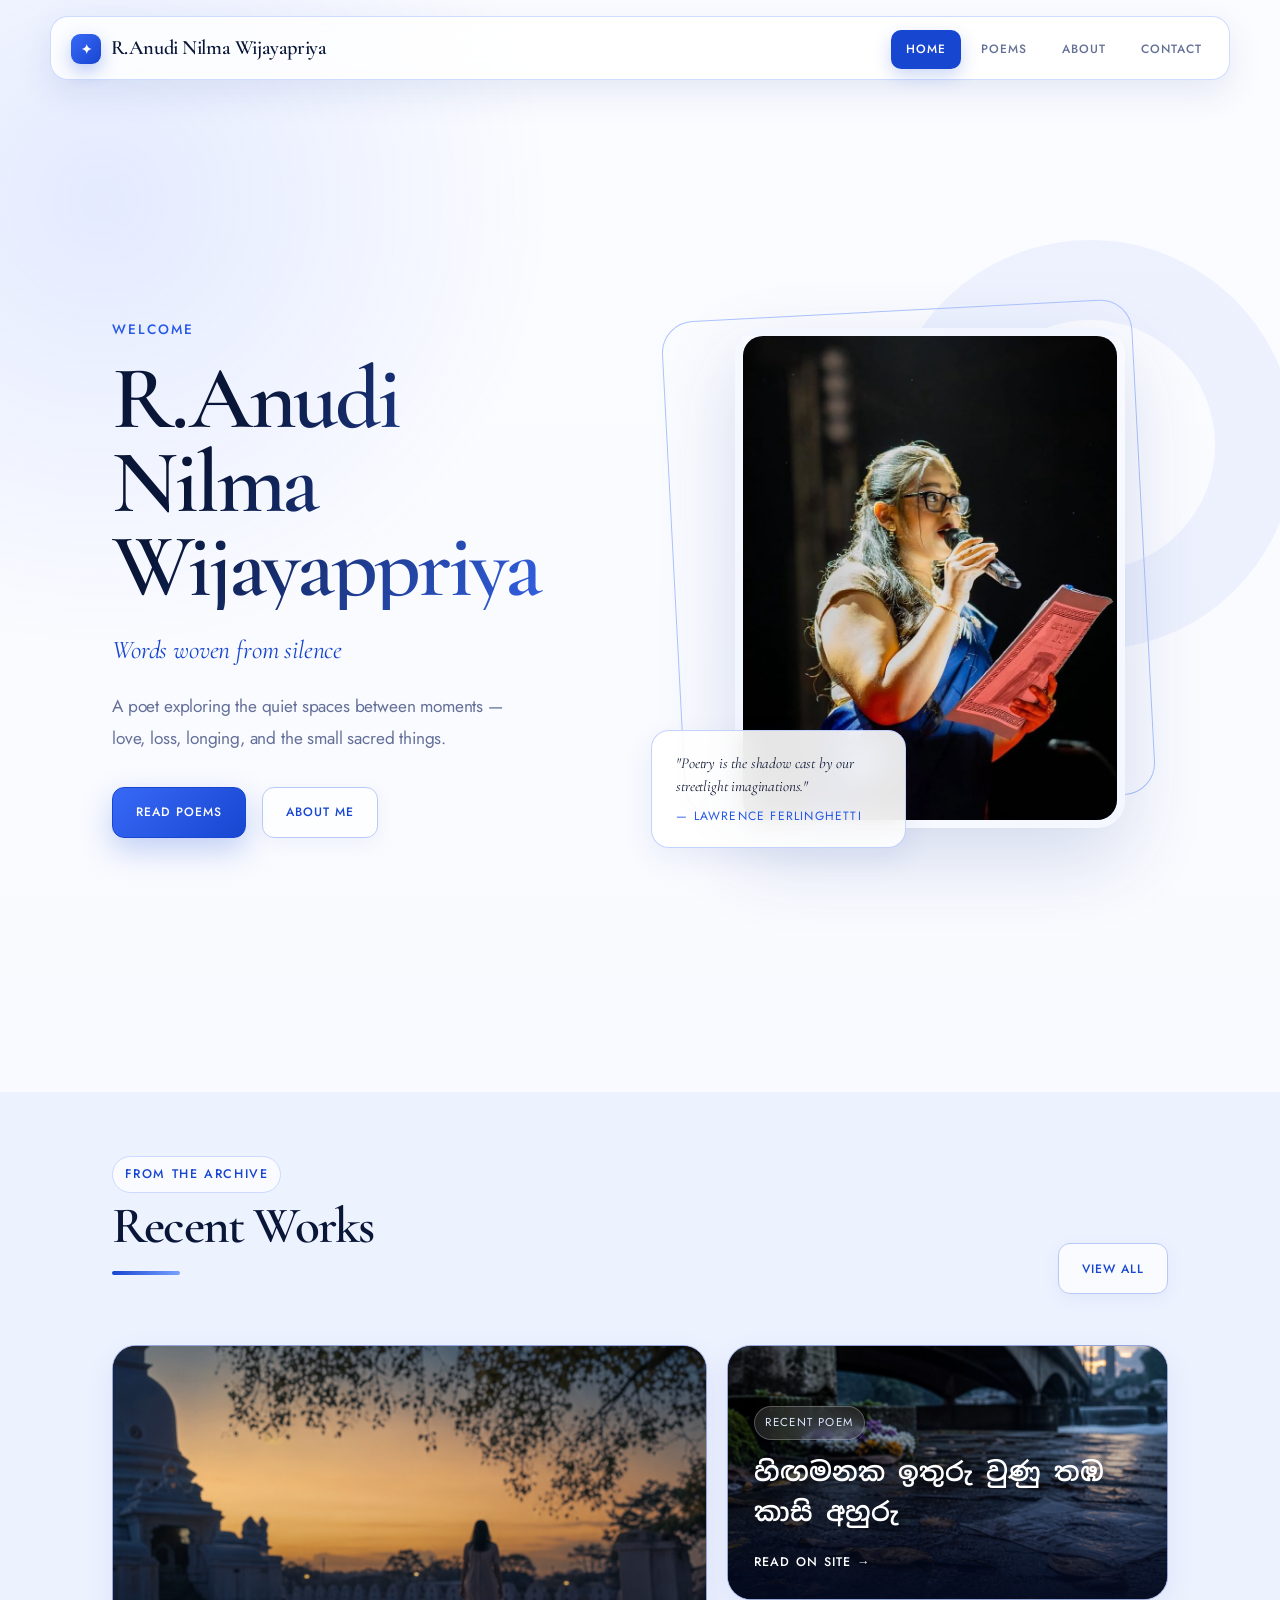
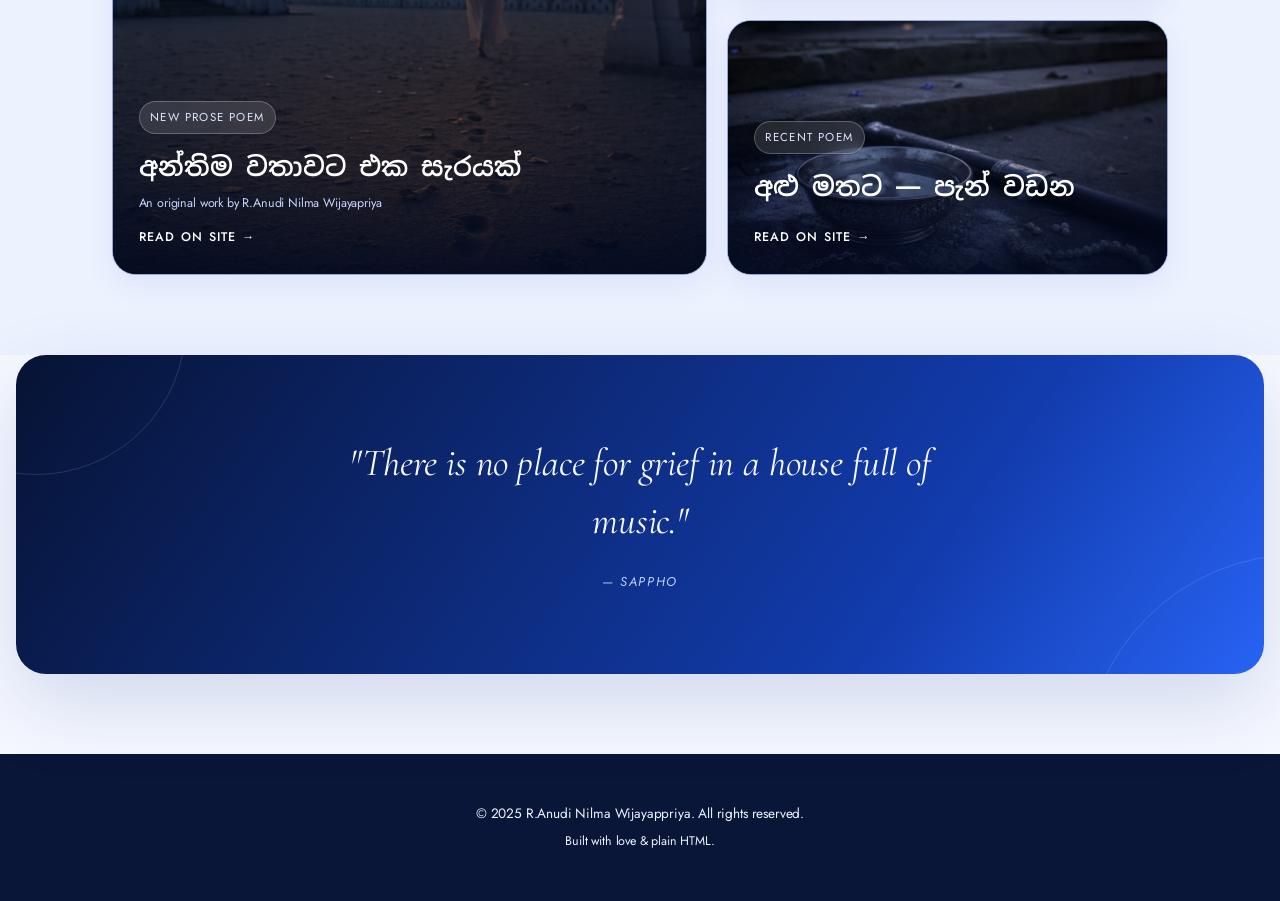
==== commit a493cb5e: "Add new prose poem "අන්තිම වතාවට එක සැරයක්" with artwork and update poem card details" ====
--- a/index.html
+++ b/index.html
@@ -268,11 +268,11 @@
       </div>
 
       <div class="poems-grid">
-        <a href="poems.html#paramal-sanwada" class="poem-card">
-          <img src="images/poems/paramal-sanwada-art.png" alt="පරමල් සංවාද කවිය සඳහා නිර්මාණය කළ මල් පූජාවක දෘශ්‍යය" loading="lazy" />
+        <a href="poems.html#anthima-wathawata" class="poem-card">
+          <img src="images/poems/anthima-wathawata-art.png" alt="අන්තිම වතාවට එක සැරයක් නිර්මාණය සඳහා නිර්මාණය කළ බෝ මළුවක දෘශ්‍යය" loading="lazy" />
           <div class="poem-card-content">
-            <p class="tag">Selected poem</p>
-            <h3 lang="si">පරමල් සංවාද</h3>
+            <p class="tag">New prose poem</p>
+            <h3 lang="si">අන්තිම වතාවට එක සැරයක්</h3>
             <p class="excerpt">An original work by R.Anudi Nilma Wijayapriya</p>
             <span class="read-link">Read on site →</span>
           </div>
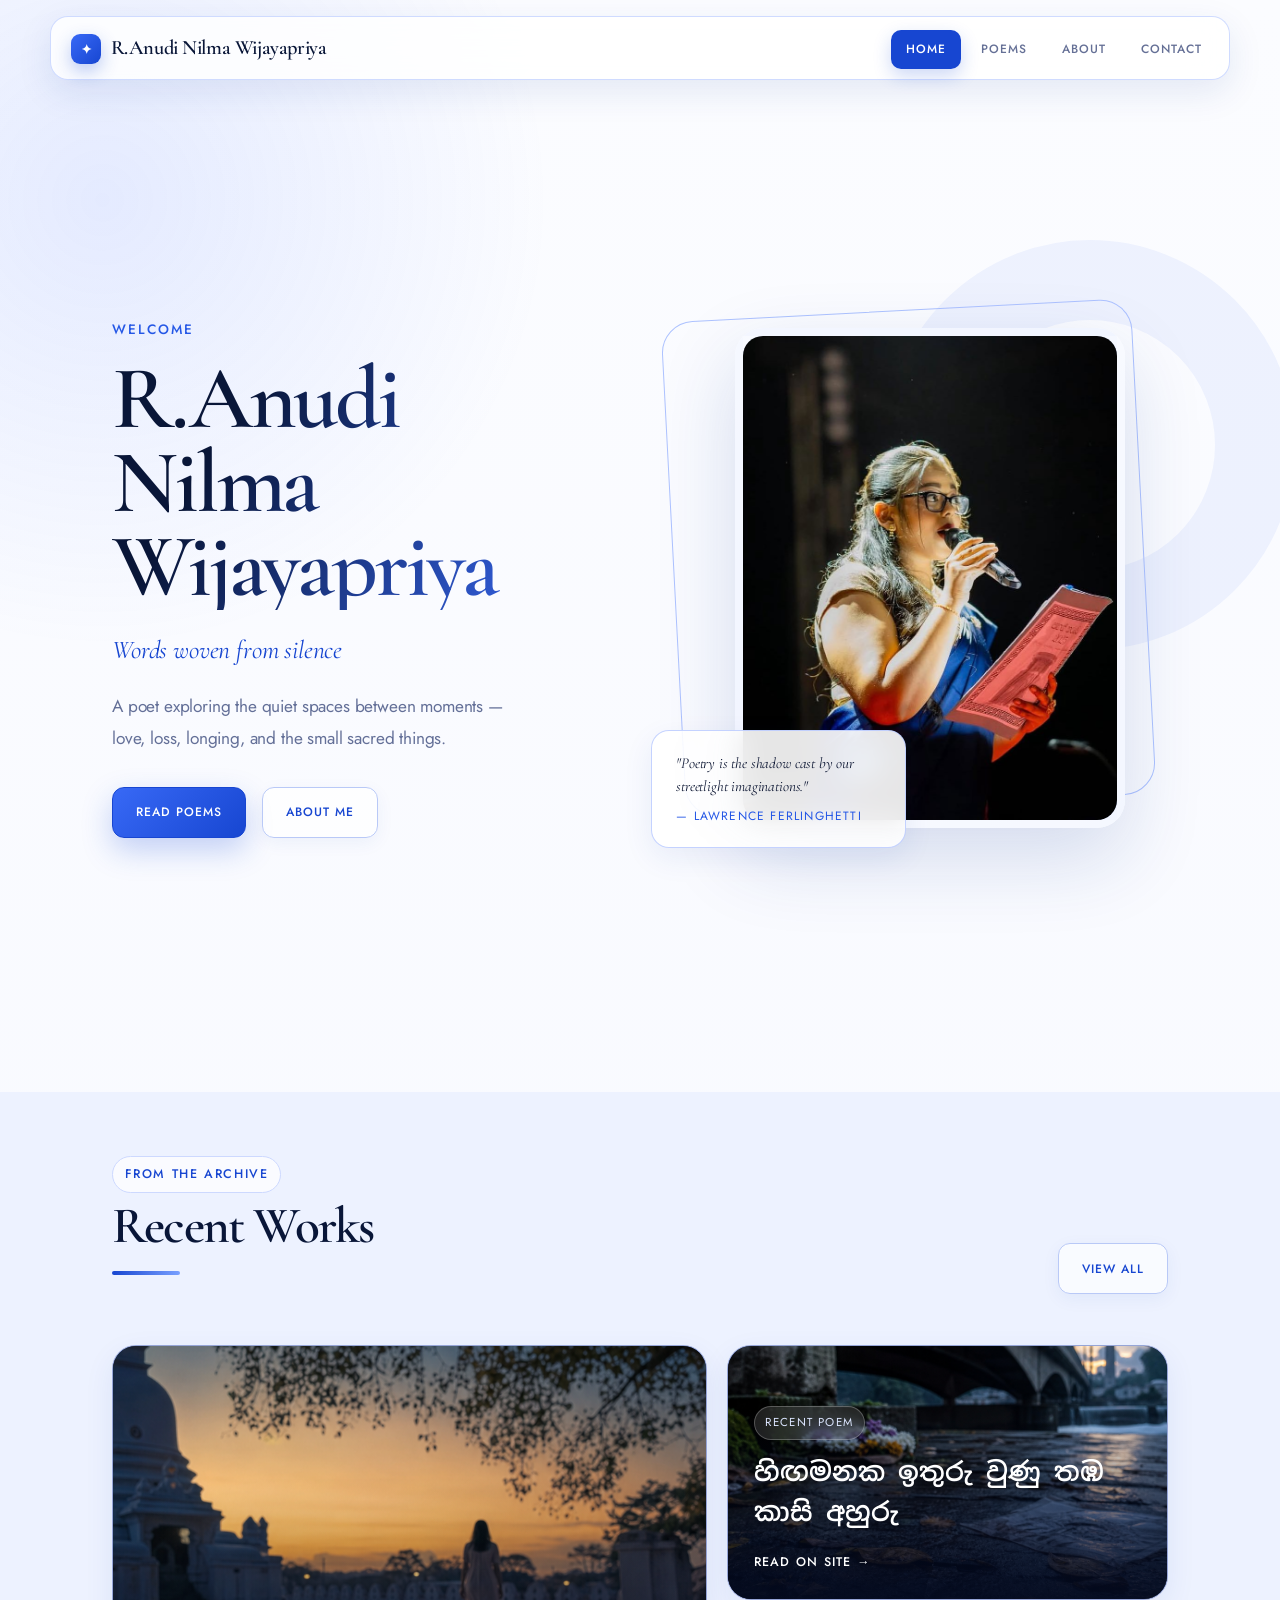
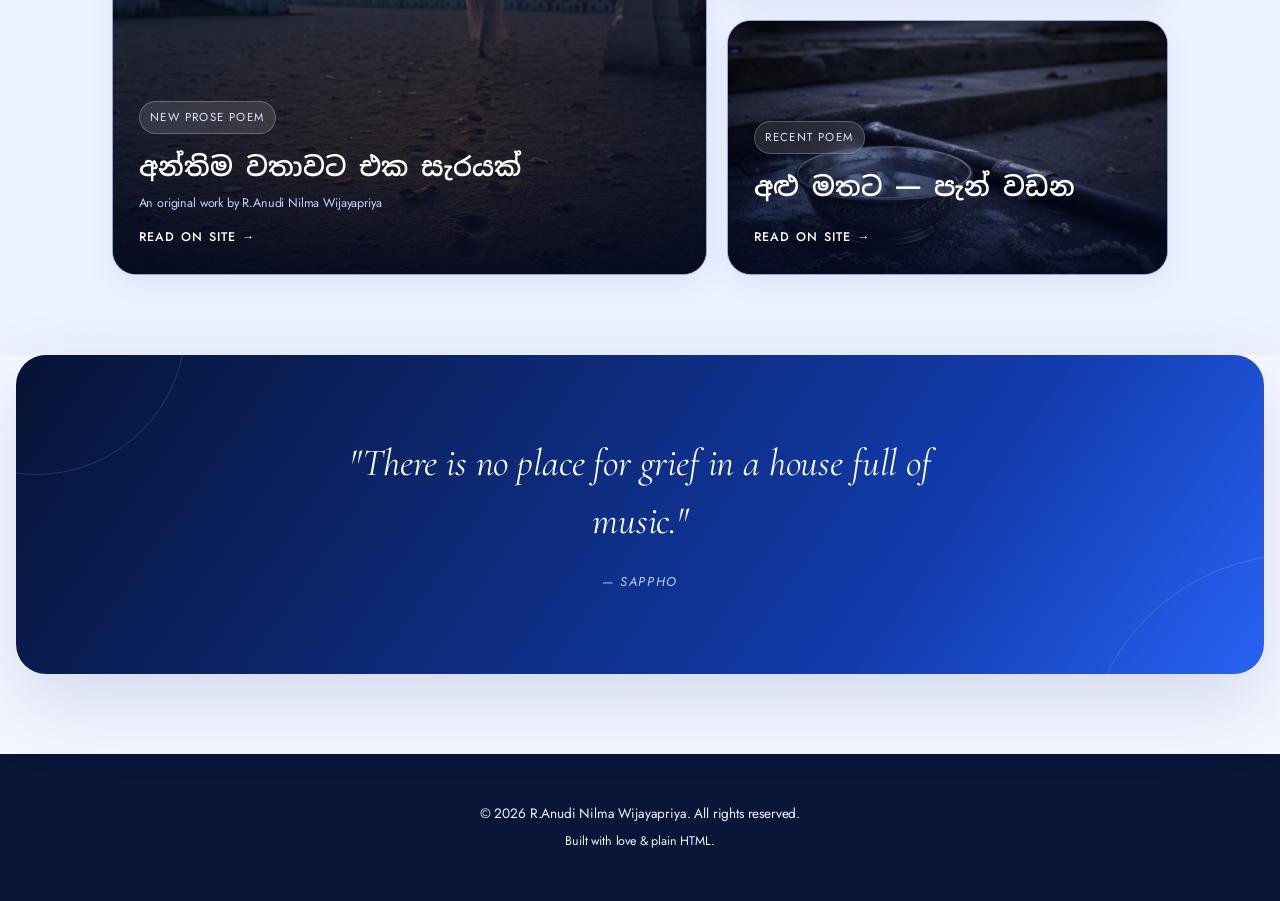
==== commit c82a3c9c: "Fix spelling of "Wijayapriya" in title and footer; update copyright year to 2026" ====
--- a/index.html
+++ b/index.html
@@ -3,7 +3,7 @@
 <head>
   <meta charset="UTF-8" />
   <meta name="viewport" content="width=device-width, initial-scale=1.0" />
-  <title>R.Anudi Nilma Wijayappriya — Poetry & Words</title>
+  <title>R.Anudi Nilma Wijayapriya — Poetry & Words</title>
   <link rel="preconnect" href="https://fonts.googleapis.com" />
   <link href="https://fonts.googleapis.com/css2?family=Cormorant+Garamond:ital,wght@0,400;0,600;1,400&family=Jost:wght@300;400;500&family=Noto+Sans+Sinhala:wght@400;500;600;700&display=swap" rel="stylesheet" />
   <link rel="stylesheet" href="css/style.css" />
@@ -208,6 +208,7 @@
       .poems-grid { grid-template-columns: 1fr; grid-template-rows: none; }
       .poem-card, .poem-card:first-child { grid-row: auto; min-height: 390px; }
     }
+
   </style>
   
 </head>
@@ -233,7 +234,7 @@
       <div class="hero">
         <div class="hero-text">
           <p class="greeting">Welcome</p>
-          <h1>R.Anudi Nilma Wijayappriya</h1>
+          <h1>R.Anudi Nilma Wijayapriya</h1>
           <p class="tagline">Words woven from silence</p>
           <p>A poet exploring the quiet spaces between moments — love, loss, longing, and the small sacred things.</p>
           <div class="hero-ctas">
@@ -244,7 +245,7 @@
 
         <div class="hero-image-wrap">
           <!-- Replace src with actual photo -->
-          <img src="images/poet-photo.jpg" alt="Portrait of R.Anudi Nilma Wijayappriya" class="hero-photo"
+          <img src="images/poet-photo.jpg" alt="Portrait of R.Anudi Nilma Wijayapriya" class="hero-photo"
                onerror="this.style.background='#D4C4A8'; this.removeAttribute('src')" />
           <div class="hero-quote-card">
             <p>"Poetry is the shadow cast by our streetlight imaginations."</p>
@@ -305,7 +306,7 @@
 
   <!-- FOOTER -->
   <footer>
-    <p>© 2025 R.Anudi Nilma Wijayappriya. All rights reserved.</p>
+    <p>© 2026 R.Anudi Nilma Wijayapriya. All rights reserved.</p>
     <p style="margin-top:0.4rem; font-size:0.78rem;">Built with love & plain HTML.</p>
   </footer>
 
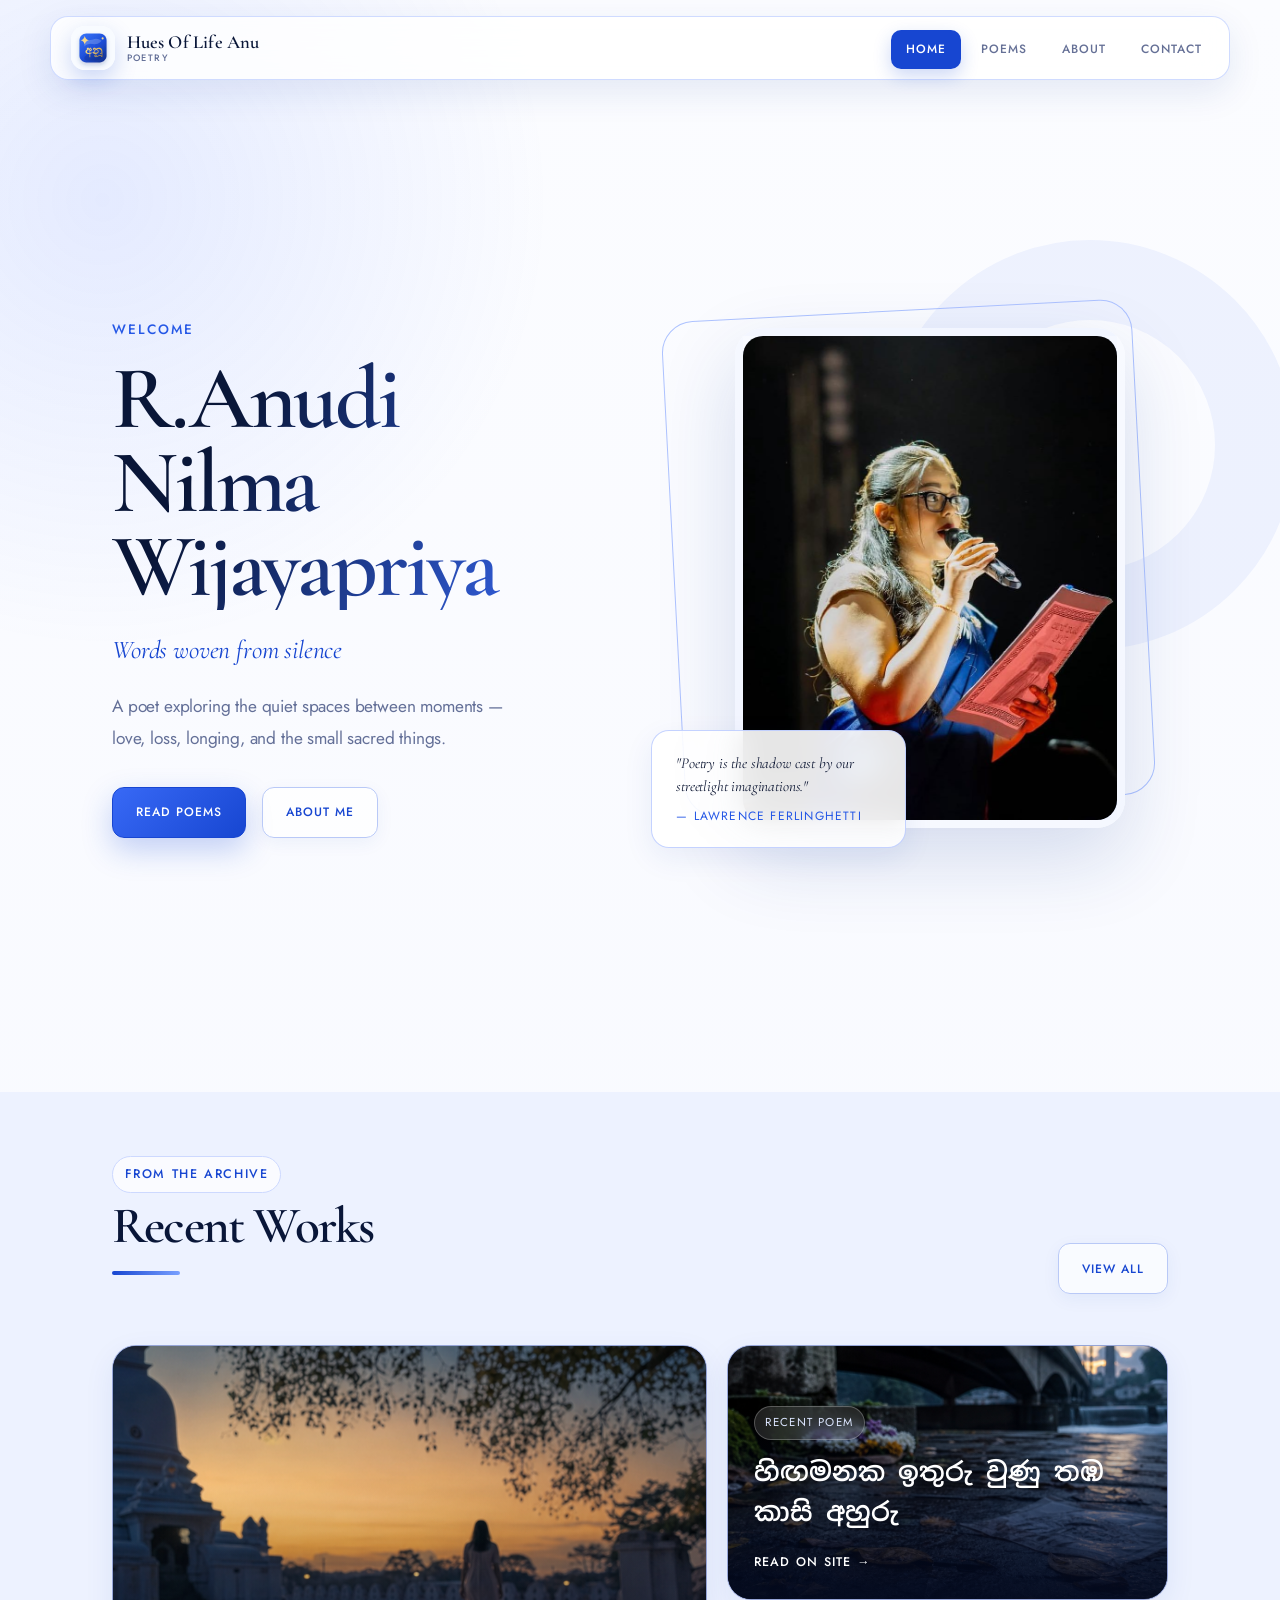
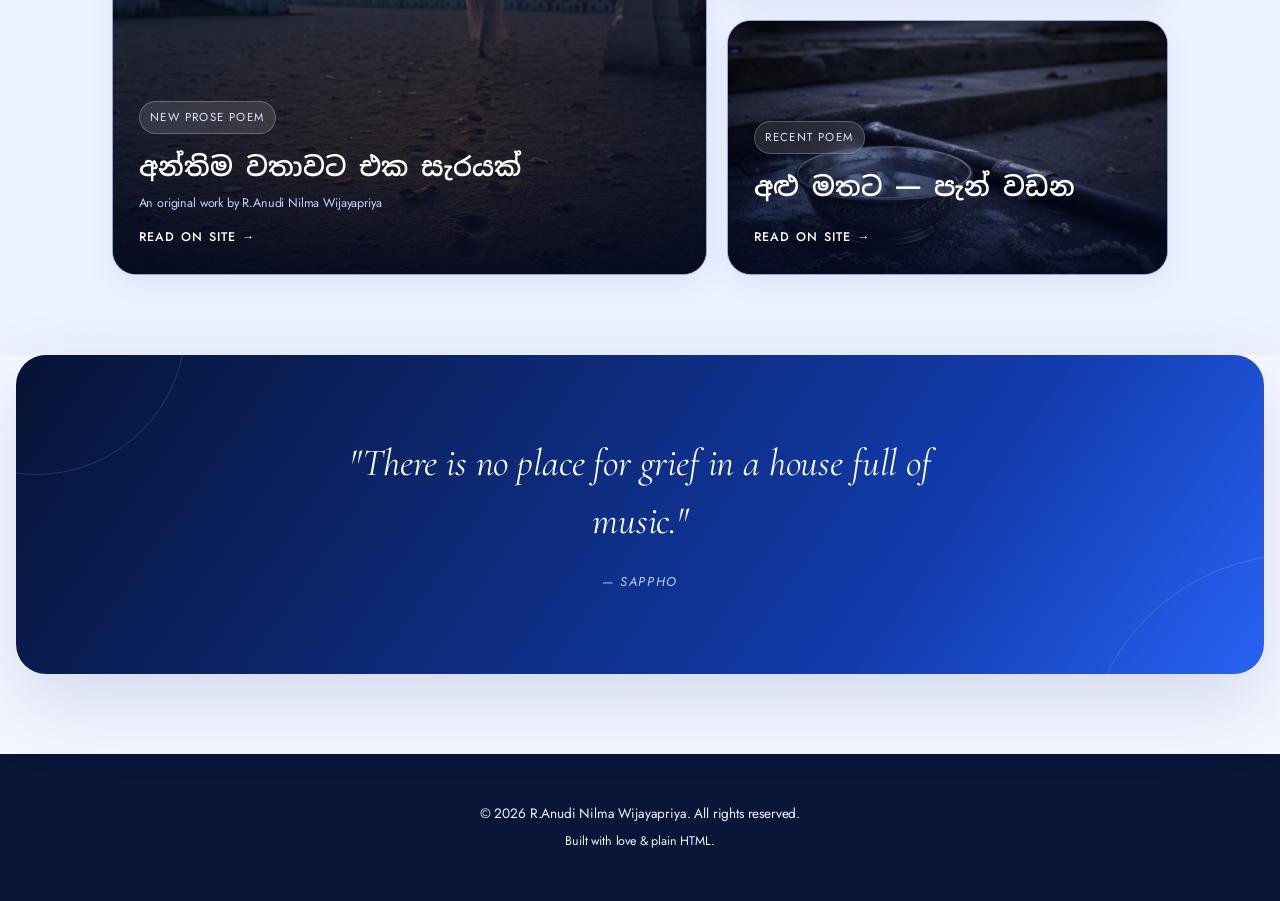
==== commit 7594d16f: "Update navigation and font styles for improved accessibility and aesthetics" ====
--- a/index.html
+++ b/index.html
@@ -216,7 +216,13 @@
 
   <!-- NAV -->
   <nav>
-    <a href="index.html" class="nav-logo">R.Anudi Nilma Wijayapriya</a>
+    <a href="index.html" class="nav-logo" aria-label="Anuu home">
+      <img src="images/logo-anu.svg" alt="" class="nav-logo-image" />
+      <span class="nav-logo-text">
+        <span class="nav-logo-name">Hues Of Life Anu</span>
+        <span class="nav-logo-subtitle">Poetry</span>
+      </span>
+    </a>
     <ul class="nav-links" id="navLinks">
       <li><a href="index.html" class="active">Home</a></li>
       <li><a href="poems.html">Poems</a></li>
--- a/css/style.css
+++ b/css/style.css
@@ -250,10 +250,13 @@
 }
 
 .nav-logo {
+  display: inline-flex;
+  align-items: center;
+  gap: 0.72rem;
   color: var(--navy);
-  font-size: 1.28rem;
+  font-size: 1.02rem;
   font-weight: 600;
-  letter-spacing: -0.02em;
+  letter-spacing: 0.01em;
 }
 
 .nav-logo::before {
@@ -271,6 +274,57 @@
   box-shadow: 0 7px 18px rgba(29, 78, 216, 0.3);
 }
 
+.nav-logo::before {
+  content: none;
+  display: none;
+}
+
+.nav-logo-image {
+  width: 44px;
+  height: 44px;
+  flex: 0 0 auto;
+  border-radius: 14px;
+  box-shadow: 0 9px 22px rgba(29, 78, 216, 0.22);
+}
+
+.nav-logo-mark {
+  display: inline-grid;
+  place-items: center;
+  width: 42px;
+  height: 42px;
+  border-radius: 13px;
+  color: white;
+  font-family: 'Noto Sans Sinhala', var(--font-sans);
+  font-size: 1.2rem;
+  font-weight: 700;
+  line-height: 1;
+  background: linear-gradient(135deg, var(--royal-bright), var(--royal));
+  box-shadow: 0 8px 20px rgba(29, 78, 216, 0.28);
+}
+
+.nav-logo-text {
+  display: flex;
+  flex-direction: column;
+  gap: 0.02rem;
+  line-height: 1.05;
+}
+
+.nav-logo-name {
+  font-family: var(--font-serif);
+  font-size: 1.16rem;
+  font-weight: 600;
+  letter-spacing: 0.01em;
+}
+
+.nav-logo-subtitle {
+  color: var(--muted);
+  font-family: var(--font-sans);
+  font-size: 0.58rem;
+  font-weight: 500;
+  letter-spacing: 0.16em;
+  text-transform: uppercase;
+}
+
 .nav-links { gap: 0.3rem; }
 .nav-links a {
   padding: 0.65rem 0.95rem;
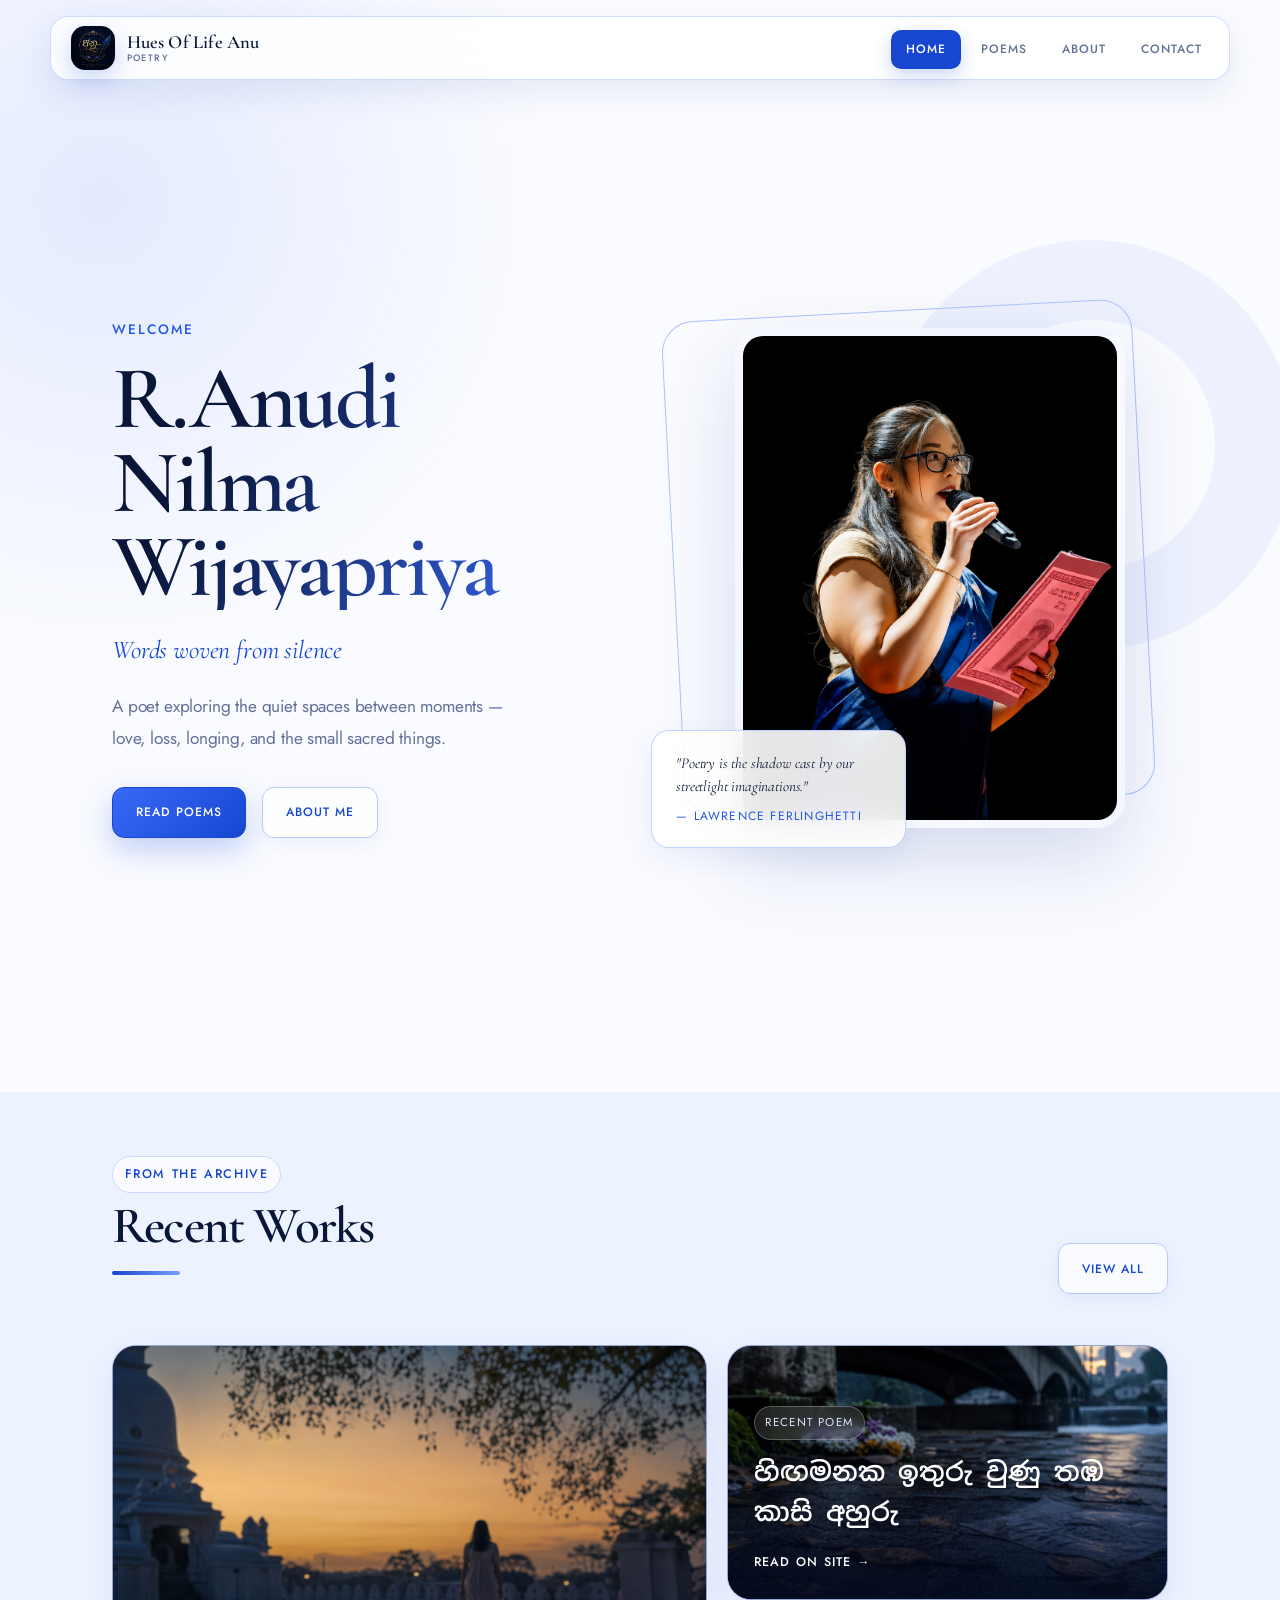
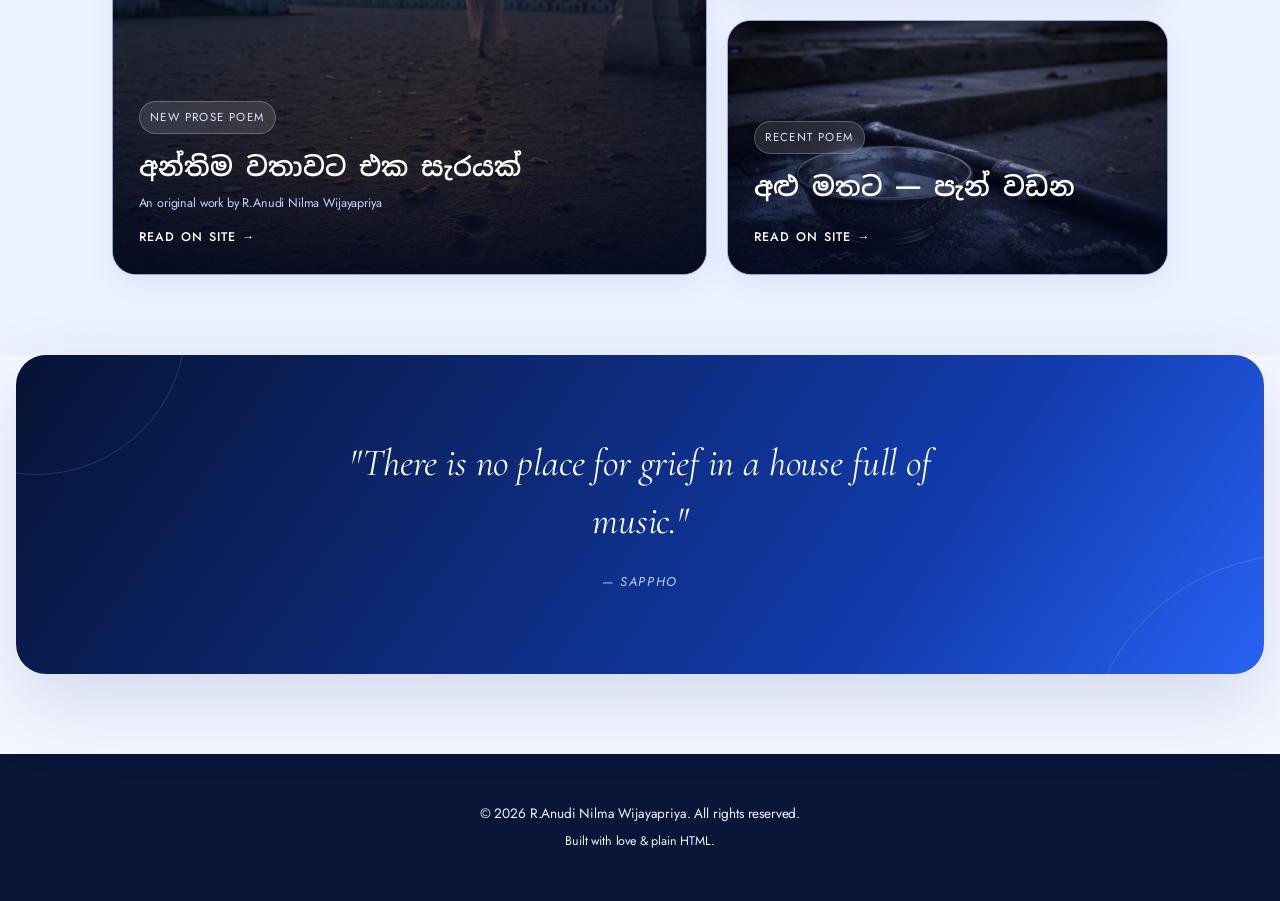
==== commit 190c8173: "Update navigation logo and hero image; replace text with images for branding consistency" ====
--- a/index.html
+++ b/index.html
@@ -217,7 +217,7 @@
   <!-- NAV -->
   <nav>
     <a href="index.html" class="nav-logo" aria-label="Anuu home">
-      <img src="images/logo-anu.svg" alt="" class="nav-logo-image" />
+      <img src="images/logo-anuu.png" alt="" class="nav-logo-image" />
       <span class="nav-logo-text">
         <span class="nav-logo-name">Hues Of Life Anu</span>
         <span class="nav-logo-subtitle">Poetry</span>
@@ -251,7 +251,7 @@
 
         <div class="hero-image-wrap">
           <!-- Replace src with actual photo -->
-          <img src="images/poet-photo.jpg" alt="Portrait of R.Anudi Nilma Wijayapriya" class="hero-photo"
+          <img src="images/poet-photo.png" alt="Portrait of R.Anudi Nilma Wijayapriya" class="hero-photo"
                onerror="this.style.background='#D4C4A8'; this.removeAttribute('src')" />
           <div class="hero-quote-card">
             <p>"Poetry is the shadow cast by our streetlight imaginations."</p>
--- a/css/style.css
+++ b/css/style.css
@@ -287,21 +287,6 @@
   box-shadow: 0 9px 22px rgba(29, 78, 216, 0.22);
 }
 
-.nav-logo-mark {
-  display: inline-grid;
-  place-items: center;
-  width: 42px;
-  height: 42px;
-  border-radius: 13px;
-  color: white;
-  font-family: 'Noto Sans Sinhala', var(--font-sans);
-  font-size: 1.2rem;
-  font-weight: 700;
-  line-height: 1;
-  background: linear-gradient(135deg, var(--royal-bright), var(--royal));
-  box-shadow: 0 8px 20px rgba(29, 78, 216, 0.28);
-}
-
 .nav-logo-text {
   display: flex;
   flex-direction: column;
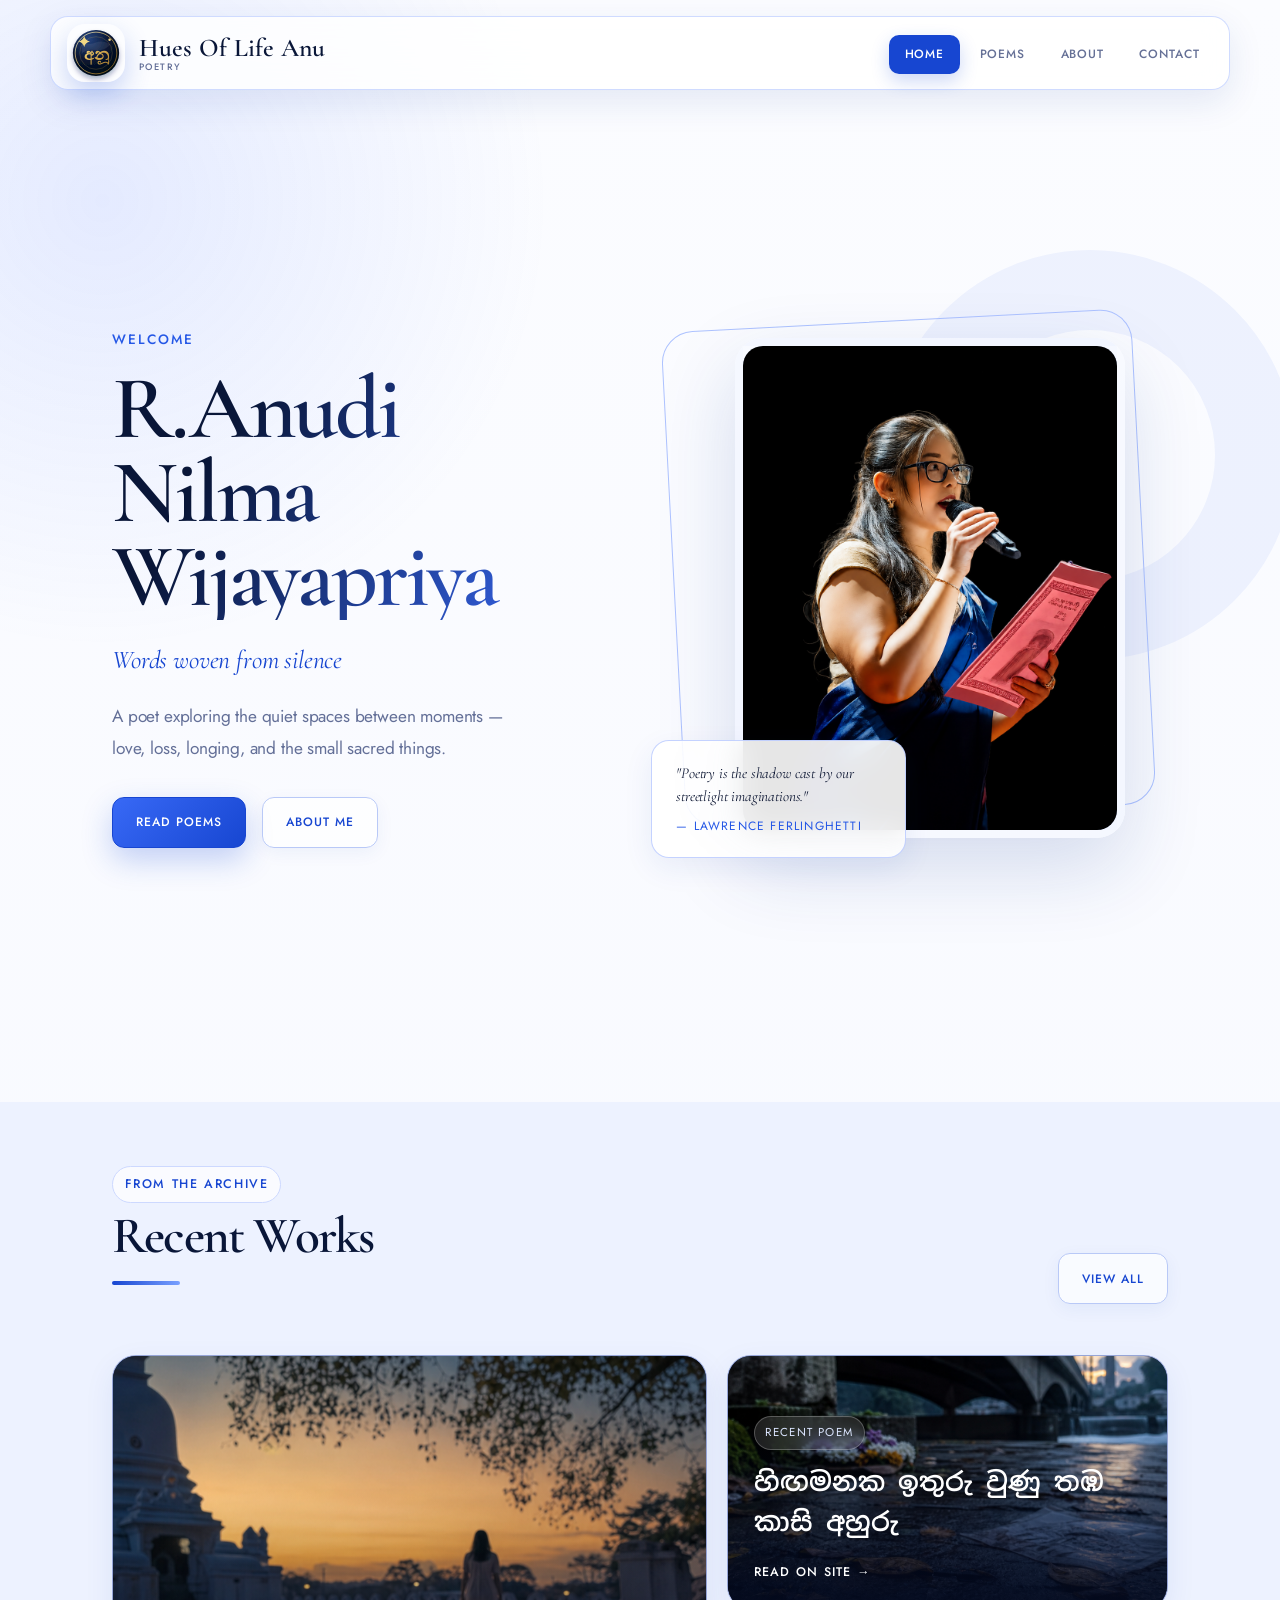
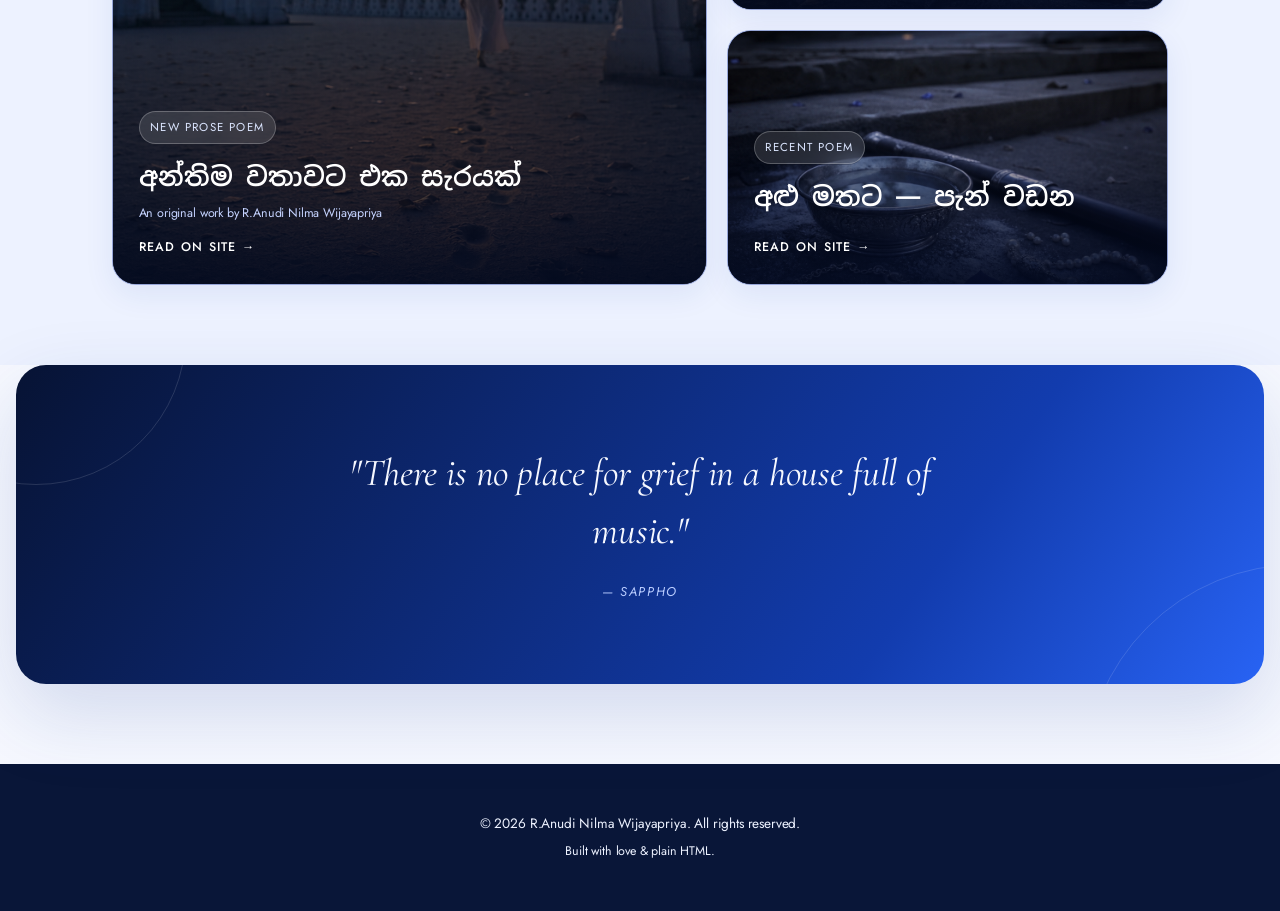
==== commit 81cb5a95: "Update navigation styles and logo; enhance layout and accessibility" ====
--- a/index.html
+++ b/index.html
@@ -217,7 +217,7 @@
   <!-- NAV -->
   <nav>
     <a href="index.html" class="nav-logo" aria-label="Anuu home">
-      <img src="images/logo-anuu.png" alt="" class="nav-logo-image" />
+      <img src="images/logo-anu.svg" alt="" class="nav-logo-image" />
       <span class="nav-logo-text">
         <span class="nav-logo-name">Hues Of Life Anu</span>
         <span class="nav-logo-subtitle">Poetry</span>
--- a/css/style.css
+++ b/css/style.css
@@ -237,10 +237,10 @@
 
 nav {
   width: min(calc(100% - 2rem), 1180px);
-  height: 64px;
+  height: 74px;
   top: 16px;
   margin: 0 auto;
-  padding: 0 0.75rem 0 1.25rem;
+  padding: 0 0.85rem 0 1rem;
   border: 1px solid rgba(196, 210, 255, 0.8);
   border-radius: 18px;
   background: rgba(255, 255, 255, 0.82);
@@ -252,7 +252,7 @@
 .nav-logo {
   display: inline-flex;
   align-items: center;
-  gap: 0.72rem;
+  gap: 0.85rem;
   color: var(--navy);
   font-size: 1.02rem;
   font-weight: 600;
@@ -280,11 +280,13 @@
 }
 
 .nav-logo-image {
-  width: 44px;
-  height: 44px;
+  display: block;
+  width: 58px;
+  height: 58px;
   flex: 0 0 auto;
-  border-radius: 14px;
-  box-shadow: 0 9px 22px rgba(29, 78, 216, 0.22);
+  object-fit: contain;
+  border-radius: 18px;
+  box-shadow: 0 11px 26px rgba(29, 78, 216, 0.24);
 }
 
 .nav-logo-text {
@@ -296,7 +298,7 @@
 
 .nav-logo-name {
   font-family: var(--font-serif);
-  font-size: 1.16rem;
+  font-size: clamp(1.28rem, 2vw, 1.62rem);
   font-weight: 600;
   letter-spacing: 0.01em;
 }
@@ -486,9 +488,13 @@
 }
 
 @media (max-width: 700px) {
-  :root { --nav-h: 72px; }
-  nav { top: 10px; width: calc(100% - 1rem); }
-  .nav-links { top: 72px; left: .5rem; right: .5rem; padding: .75rem; border: 1px solid var(--border); border-radius: 16px; background: rgba(255,255,255,.97); box-shadow: var(--shadow-lg); }
+  :root { --nav-h: 78px; }
+  nav { top: 10px; width: calc(100% - 1rem); height: 74px; padding-left: .75rem; }
+  .nav-logo { gap: .62rem; }
+  .nav-logo-image { width: 52px; height: 52px; border-radius: 16px; }
+  .nav-logo-name { font-size: 1.12rem; }
+  .nav-logo-subtitle { font-size: .5rem; }
+  .nav-links { top: 86px; left: .5rem; right: .5rem; padding: .75rem; border: 1px solid var(--border); border-radius: 16px; background: rgba(255,255,255,.97); box-shadow: var(--shadow-lg); }
   .nav-links a { display: block; }
   .container { padding: 0 1.15rem; }
   .section { padding: 4.5rem 0; }
